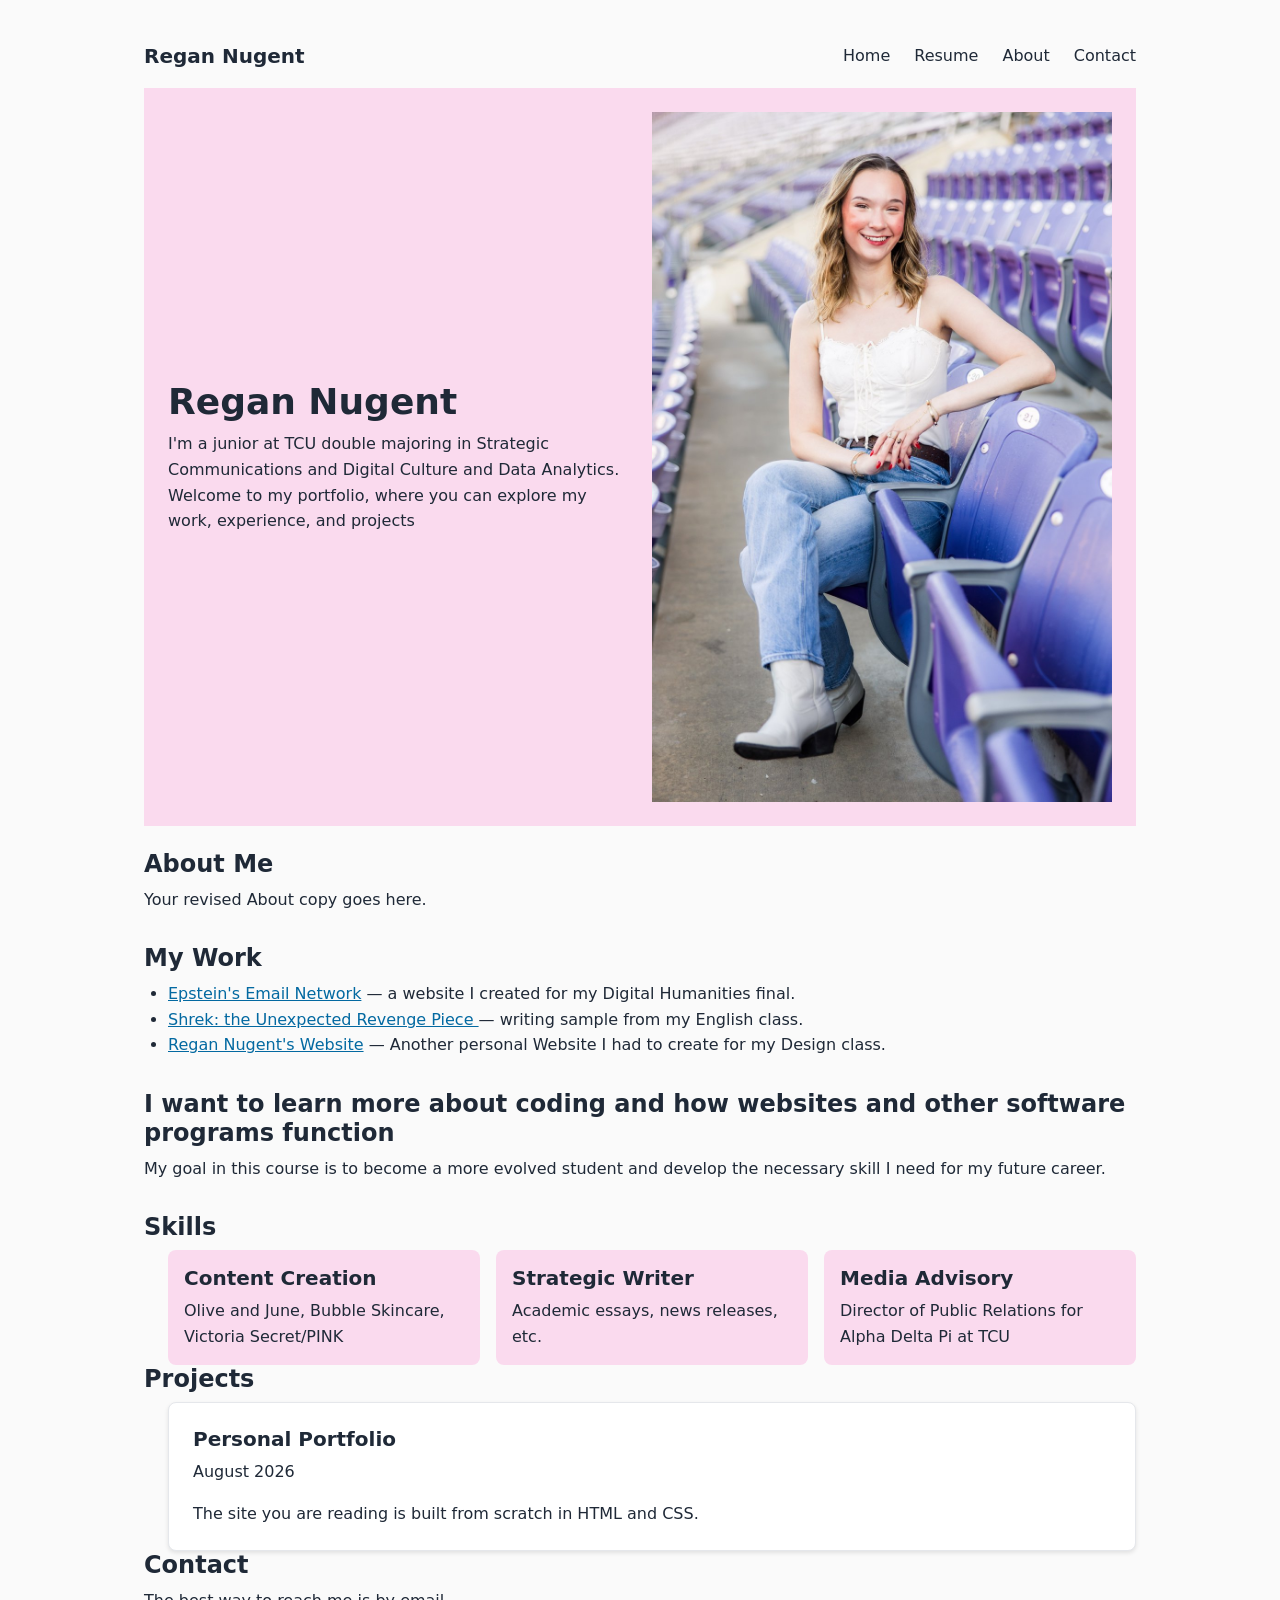
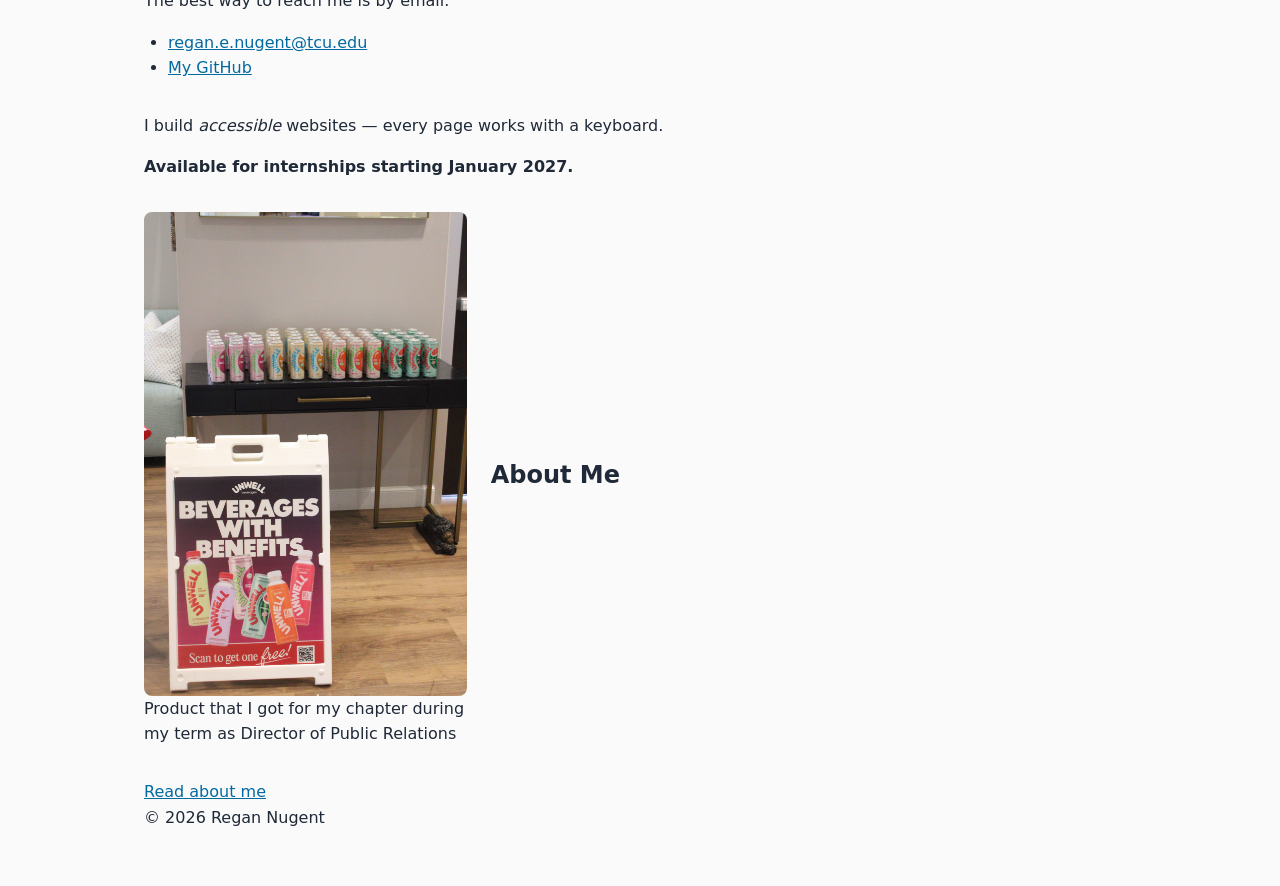
==== index.html @ 4f359824 "Update index.html" ====
<!DOCTYPE html>
<html lang="en">
<head>
    <link rel="stylesheet" href="css/styles.css">
    <meta charset="UTF-8">
    <meta name="viewport" content="width=device-width, initial-scale=1.0">
    <title>Regan Nugent</title>
</head>

<nav class="nav-container">
    <a href="index.html" class="logo">Regan Nugent</a>
    <div class="nav-links">
        <a href="index.html">Home</a>
        <a href="resume.html">Resume</a>
        <a href="about.html">About</a>
        <a href="index.html#contact">Contact</a>
    </div>
</nav>

<header>
    <div class="header-text">
        <h1>Regan Nugent</h1>
        <p>I'm a junior at TCU double majoring in Strategic Communications and Digital Culture and Data Analytics. Welcome to my portfolio, where you can explore my work, experience, and projects</p>
    </div>
    <div class="header-pic">
        <img src="images/IMG_5962.JPG">
    </div>
</header>

<section class="about">
    <div class="about-image">
    
    <div class="about-text">
        <h2 id="about">About Me</h2>
        <p>Your revised About copy goes here.</p>
    </div>
</section>
    

    <main>
        <section>
            <aside id="My Work">
                <h2>My Work</h2>
                <ul>
                    <li><a href="https://canva.link/bxhvxd867bu0gt3" target="_blank" rel="noopener">Epstein's Email Network</a> — a website I created for my Digital Humanities final.</li>
                    <li><a href="https://docs.google.com/document/d/1gf63WMeRjJGaUbNBQQLtnsUzKTRs3pFx/edit?usp=sharing&ouid=109647484414447966018&rtpof=true&sd=true" target="_blank" rel="noopener">Shrek: the Unexpected Revenge Piece </a> — writing sample from my English class.</li>
                    <li><a href="https://regannugent504.wixsite.com/my-site-1" target="_blank" rel="noopener">Regan Nugent's Website</a> — Another personal Website I had to create for my Design class.</li>
                </ul>
            </aside>
        </section>
    
        <section>
            <h2>I want to learn more about coding and how websites and other software programs function</h2>
            <p> My goal in this course is to become a more evolved student and develop the necessary skill I need for my future career.</p>
        </section>
        <section id="skills">
    <h2>Skills</h2>
    <ul class="skills-grid">
        <li class="skill-card">
            <h3>Content Creation</h3>
            <p>Olive and June, Bubble Skincare, Victoria Secret/PINK</p>
        </li>
        <li class="skill-card">
            <h3>Strategic Writer</h3>
            <p>Academic essays, news releases, etc.</p>
        </li>
         <li class="skill-card">
            <h3>Media Advisory</h3>
            <p>Director of Public Relations for Alpha Delta Pi at TCU</p>
        </li>
    </ul>
    <section id="Projects">
    <h2>Projects</h2>
    <ul class="project-list">
        <li class="project-card">
            <h3>Personal Portfolio</h3>
            <p><time datetime="2026-08">August 2026</time></p>
            <p>The site you are reading is built from scratch in HTML and CSS.</p>
        </li>
    </ul>

<section id="contact">
    <h2>Contact</h2>
    <p>The best way to reach me is by email.</p>
    <ul>
        <li><a href="regan.e.nugent@tcu.edu">regan.e.nugent@tcu.edu</a></li>
        <li><a href="https://github.com/regannugent504-ui/portfolio-reganenugent" target="_blank" rel="noopener">My GitHub</a></li>
    </ul>
</section>
<p>I build <em>accessible</em> websites — every page works with a keyboard.</p>

<p><strong>Available for internships starting January 2027.</strong></p>
</section>

<section class="about">
    <div class="about-image">
        <!-- your existing Lab 04 <figure> or <img> goes here -->
        <img src="images/IMG_0641.JPG" alt="Product that I got for my chapter during my term as Director of Public Relations">
        <figcaption>Product that I got for my chapter during my term as Director of Public Relations</figcaption>

    </div>
    <div class="about-text">
        <h2 id="about">About Me</h2>
    </div>
</section>


<a href="about.html">Read about me</a>
    <footer>
        <p>&copy; 2026 Regan Nugent</p>
    </footer>
</body>
</html>
---- css/styles.css ----
/* ==========================
   1. RESET
   ========================== */
*,
*::before,
*::after {
    box-sizing: border-box;
    margin: 0;
    padding: 0;
}

img {
    max-width: 100%;
    height: auto;
    display: block;
}

/* ==========================
   2. DESIGN TOKENS
   ========================== */
:root {
    /* Color */
    --color-bg: #fafafa;
    --color-surface: #ffffff;
    --color-text: #1f2937;
    --color-muted: #6b7280;
    --color-accent: #0369a1;

    /* Spacing — a modular scale */
    --space-sm: 0.5rem;
    --space-md: 1rem;
    --space-lg: 1.5rem;
    --space-xl: 2rem;

    /* Typography */
    --text-base: 1rem;
    --text-h3: 1.25rem;
    --text-h2: 1.5rem;
    --text-h1: 2.25rem;
    --leading-body: 1.6;
    --leading-heading: 1.2;

    /* Layout */
    --page-width: 64rem;
    --reading-width: 70ch;

    /* Lab06 */
    --font-stack: system-ui, 'Segoe UI', Tahoma, sans-serif;
    --color-surface-alt: #fadaee;
    --radius-md: 8px;

    /* Lab07 */
    --color-border: #e5e7eb;
    --shadow-sm: 0 2px 4px rgba(0, 0, 0, 0.1);
}


/* ==========================
   3. BASE ELEMENT STYLES
   ========================== */
body {
    font-family: var(--font-stack); /* Lab06 */
    background-color: var(--color-bg);
    color: var(--color-text);
    font-size: var(--text-base);
    line-height: var(--leading-body);
}

h1 { font-size: var(--text-h1); line-height: var(--leading-heading); }
h2 { font-size: var(--text-h2); line-height: var(--leading-heading); }
h3 { font-size: var(--text-h3); line-height: var(--leading-heading); }

h1, h2, h3 { margin-bottom: var(--space-sm); }
p { margin-bottom: var(--space-md); }
p:last-child { margin-bottom: 0; }

a { color: var(--color-accent); }
ul { padding-left: var(--space-lg); }
    

/* ==========================
   4. LAYOUT
   ========================== */
body {
    max-width: var(--page-width);
    margin: 0 auto;
    padding: var(--space-lg) var(--space-md);
}
    /* Lab06 */
header {
    display: flex;
    align-items: center;
    gap: var(--space-lg);
    padding: var(--space-lg);
    background-color: var(--color-surface-alt);
    margin-bottom: var(--space-lg);
}
.header-text { flex: 1; }
.header-pic {
    flex: 1;
    background-color: var(--color-surface);
    min-height: 18rem;
    border-radius: var(--radius-md);
    display: flex;
    align-items: center;
    justify-content: center;
    color: var(--color-muted);
}

nav {
    padding: var(--space-md) 0;
}
nav a {
    color: var(--color-text);
    text-decoration: none;
}
nav a:hover { color: var(--color-accent); }

section { margin-bottom: var(--space-xl); }

.nav-container {
    display: flex;
    justify-content: space-between;
    align-items: center;
}
.nav-links { display: flex; gap: var(--space-lg); }
.logo {
    font-size: var(--text-h3);
    font-weight: bold;
    color: var(--color-text);
    text-decoration: none;
}

header {
    /* ...existing Lab 06 declarations... */
    flex-wrap: wrap;
}
.header-text { flex: 1; min-width: 16rem; }
.header-pic {
    /* ...existing Lab 06 declarations... */
    min-width: 16rem;
}

.nav-container {
    /* ...existing declarations... */
    flex-wrap: wrap;
    gap: var(--space-md);
}

/* Lab07 */
.skills-grid {
    list-style: none;
    display: flex;
    flex-wrap: wrap;
    gap: var(--space-md);
}
.skill-card {
    flex: 1;
    min-width: 12rem;
    padding: var(--space-md);
    background-color: var(--color-surface-alt);
    border-radius: var(--radius-md);
}
.about {
    display: flex;
    flex-wrap: wrap;
    align-items: center;
    gap: var(--space-lg);
}
.about-image { flex: 1; min-width: 16rem; }
.about-image img { width: 100%; border-radius: var(--radius-md); }
.about-text { flex: 2; min-width: 16rem; max-width: var(--reading-width); }

.project-list {
    list-style: none;
    display: flex;
    flex-direction: column;
    gap: var(--space-lg);
}
.project-card {
    padding: var(--space-lg);
    background-color: var(--color-surface);
    border: 1px solid var(--color-border);
    border-radius: var(--radius-md);
    box-shadow: var(--shadow-sm);
}
 
#resume img {
    max-width: 320px;
    border: 1px solid var(--color-rule);
    border-radius: 4px;
    transition: opacity var(--transition-fast);
}

#resume a:hover img {
    opacity: 0.85;
}
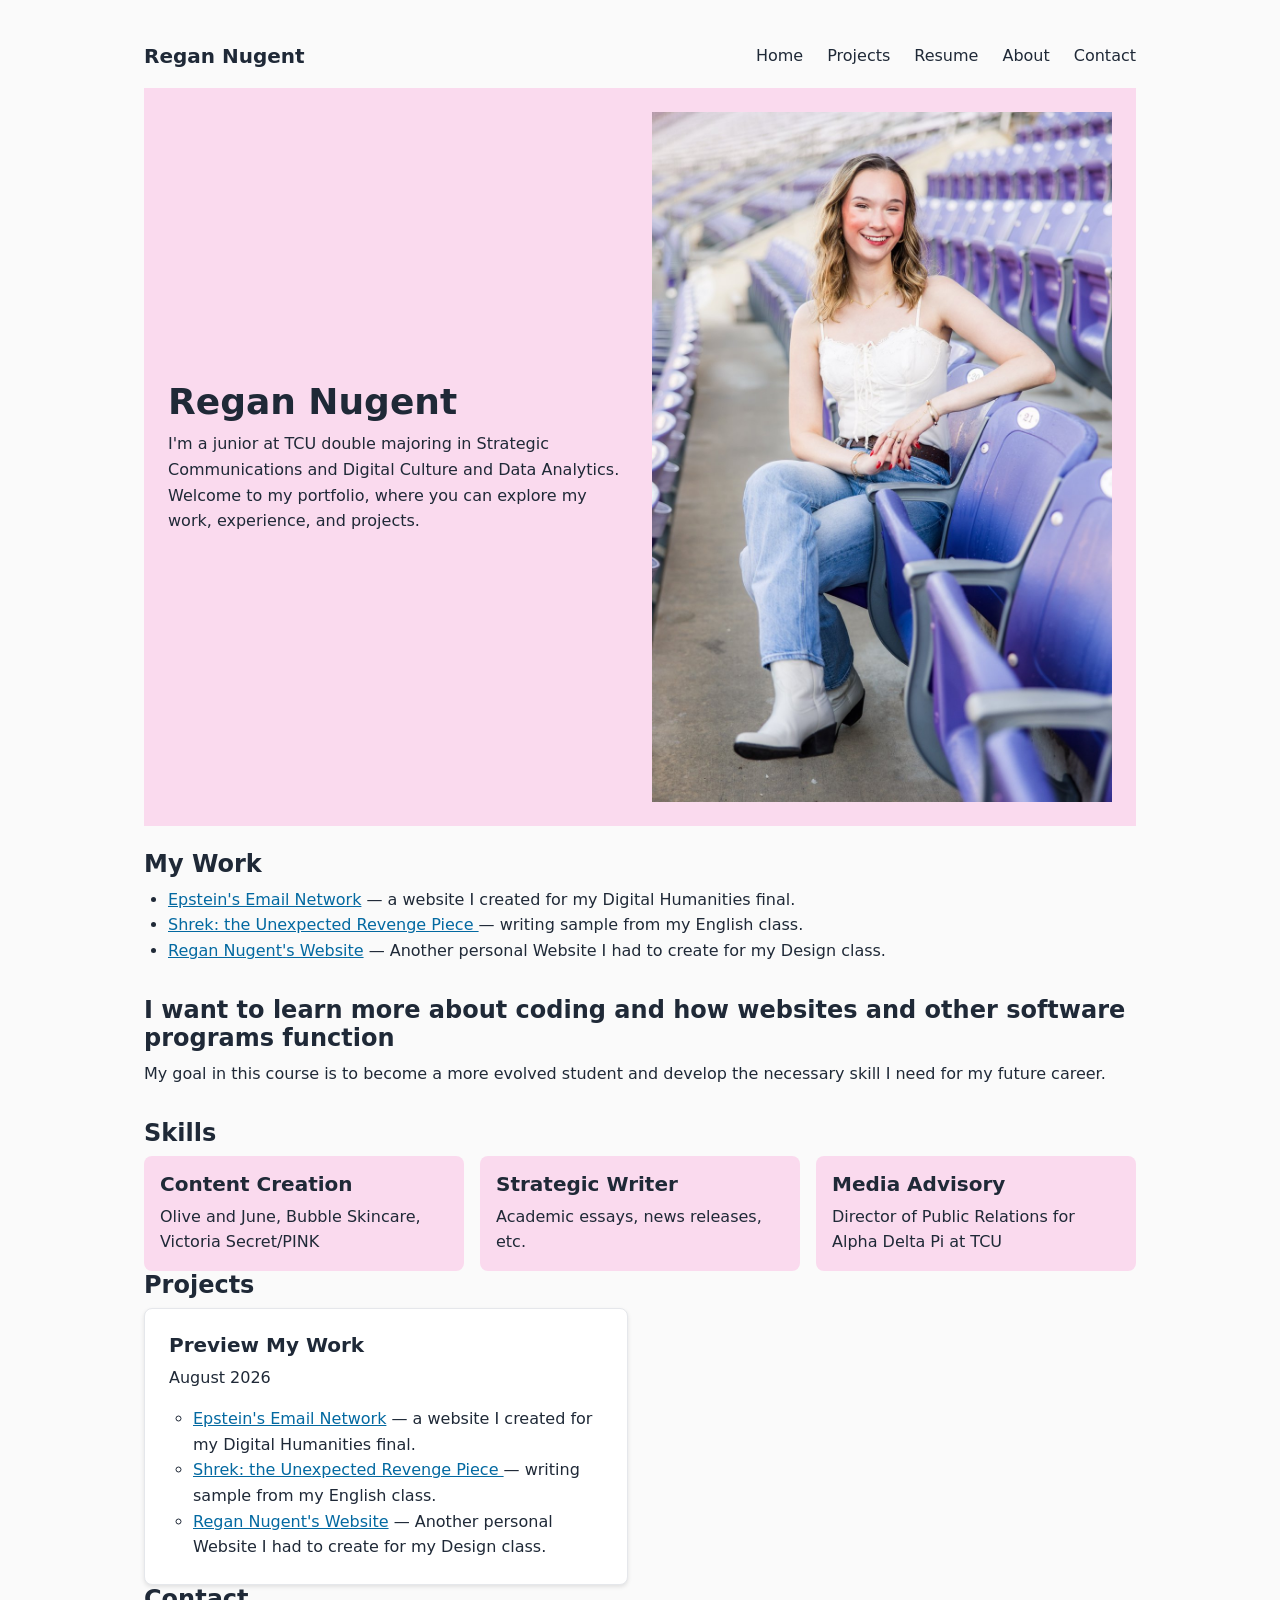
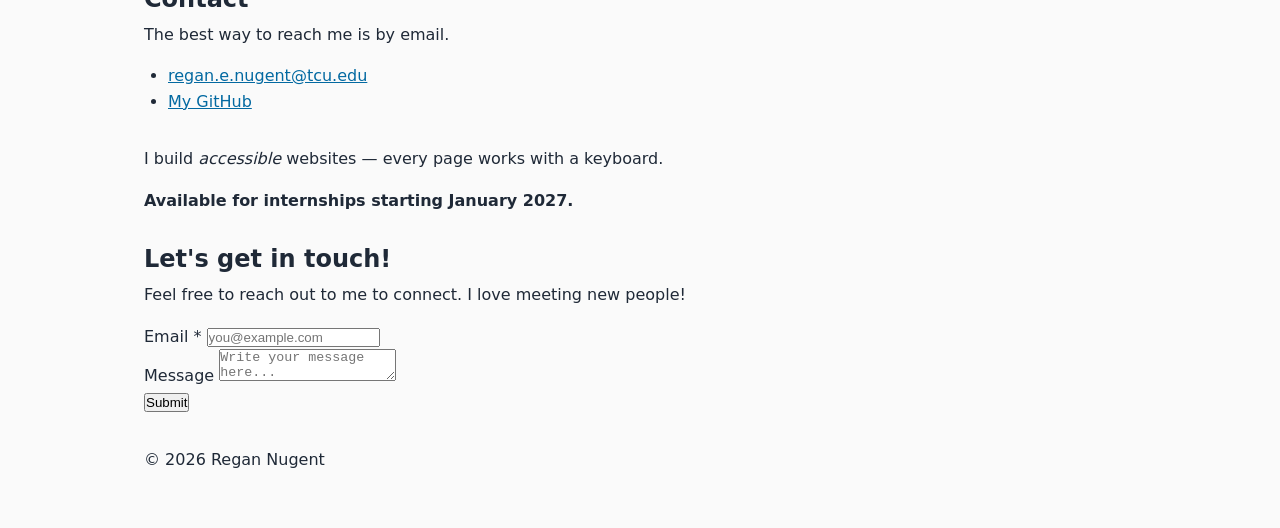
==== commit 2fe0cf9b: "Update index.html" ====
--- a/index.html
+++ b/index.html
@@ -11,29 +11,25 @@
     <a href="index.html" class="logo">Regan Nugent</a>
     <div class="nav-links">
         <a href="index.html">Home</a>
+        <a href="projects.html">Projects</a>
         <a href="resume.html">Resume</a>
         <a href="about.html">About</a>
         <a href="index.html#contact">Contact</a>
+    
     </div>
 </nav>
 
 <header>
     <div class="header-text">
         <h1>Regan Nugent</h1>
-        <p>I'm a junior at TCU double majoring in Strategic Communications and Digital Culture and Data Analytics. Welcome to my portfolio, where you can explore my work, experience, and projects</p>
+        <p>I'm a junior at TCU double majoring in Strategic Communications and Digital Culture and Data Analytics. Welcome to my portfolio, where you can explore my work, experience, and projects.</p>
     </div>
     <div class="header-pic">
         <img src="images/IMG_5962.JPG">
     </div>
 </header>
 
-<section class="about">
-    <div class="about-image">
-    
-    <div class="about-text">
-        <h2 id="about">About Me</h2>
-        <p>Your revised About copy goes here.</p>
-    </div>
+
 </section>
     
 
@@ -69,13 +65,18 @@
             <p>Director of Public Relations for Alpha Delta Pi at TCU</p>
         </li>
     </ul>
+
     <section id="Projects">
     <h2>Projects</h2>
     <ul class="project-list">
         <li class="project-card">
-            <h3>Personal Portfolio</h3>
+            <h3>Preview My Work</h3>
             <p><time datetime="2026-08">August 2026</time></p>
-            <p>The site you are reading is built from scratch in HTML and CSS.</p>
+            <p><ul>
+                    <li><a href="https://canva.link/bxhvxd867bu0gt3" target="_blank" rel="noopener">Epstein's Email Network</a> — a website I created for my Digital Humanities final.</li>
+                    <li><a href="https://docs.google.com/document/d/1gf63WMeRjJGaUbNBQQLtnsUzKTRs3pFx/edit?usp=sharing&ouid=109647484414447966018&rtpof=true&sd=true" target="_blank" rel="noopener">Shrek: the Unexpected Revenge Piece </a> — writing sample from my English class.</li>
+                    <li><a href="https://regannugent504.wixsite.com/my-site-1" target="_blank" rel="noopener">Regan Nugent's Website</a> — Another personal Website I had to create for my Design class.</li>
+                </ul>
         </li>
     </ul>
 
@@ -92,23 +93,25 @@
 <p><strong>Available for internships starting January 2027.</strong></p>
 </section>
 
-<section class="about">
-    <div class="about-image">
-        <!-- your existing Lab 04 <figure> or <img> goes here -->
-        <img src="images/IMG_0641.JPG" alt="Product that I got for my chapter during my term as Director of Public Relations">
-        <figcaption>Product that I got for my chapter during my term as Director of Public Relations</figcaption>
-
-    </div>
-    <div class="about-text">
-        <h2 id="about">About Me</h2>
-    </div>
-</section>
+<section class="contact" id="contact">
+    <h2>Let's get in touch!</h2>
+    <p>Feel free to reach out to me to connect. I love meeting new people!</p>
+    <form class="contact-form" onsubmit="event.preventDefault(); alert('This is a demo form — connect it to a backend or a service like Formspree to make it work.');">
+      <div>
+        <label for="email">Email *</label>
+        <input type="email" id="email" name="email" required placeholder="you@example.com">
+      </div>
+      <div>
+        <label for="message">Message</label>
+        <textarea id="message" name="message" placeholder="Write your message here..."></textarea>
+      </div>
+      <button type="submit">Submit</button>
+    </form>
+  </section>
+        <p>&copy; 2026 Regan Nugent</p>
+    </footer>
 
 
-<a href="about.html">Read about me</a>
-    <footer>
-        <p>&copy; 2026 Regan Nugent</p>
-    </footer>
 </body>
 </html>
 
--- a/css/styles.css
+++ b/css/styles.css
@@ -80,7 +80,12 @@
 
 /* ==========================
    4. LAYOUT
-   ========================== */
+   Breakpoints used in this file:
+     768px  — tablet and larger
+   (CSS variables cannot be used inside @media conditions,
+    so breakpoints are documented here instead of tokenized.)
+   ========================== */
+
 body {
     max-width: var(--page-width);
     margin: 0 auto;
@@ -150,17 +155,17 @@
 /* Lab07 */
 .skills-grid {
     list-style: none;
-    display: flex;
-    flex-wrap: wrap;
+    padding-left: 0;
+    display: grid;
+    grid-template-columns: repeat(auto-fit, minmax(12rem, 1fr));
     gap: var(--space-md);
 }
 .skill-card {
-    flex: 1;
-    min-width: 12rem;
     padding: var(--space-md);
     background-color: var(--color-surface-alt);
     border-radius: var(--radius-md);
 }
+
 .about {
     display: flex;
     flex-wrap: wrap;
@@ -173,10 +178,16 @@
 
 .project-list {
     list-style: none;
-    display: flex;
-    flex-direction: column;
+    padding-left: 0;
+    display: grid;
+    grid-template-columns: 1fr;
     gap: var(--space-lg);
 }
+@media (min-width: 768px) {
+    .project-list { grid-template-columns: 1fr 1fr; }
+    .project-card.featured { grid-column: span 2; }
+}
+
 .project-card {
     padding: var(--space-lg);
     background-color: var(--color-surface);
@@ -185,13 +196,13 @@
     box-shadow: var(--shadow-sm);
 }
  
-#resume img {
+resume img {
     max-width: 320px;
     border: 1px solid var(--color-rule);
-    border-radius: 4px;
+    border-radius: 4 px;
     transition: opacity var(--transition-fast);
 }
 
-#resume a:hover img {
+resume a:hover img {
     opacity: 0.85;
 }
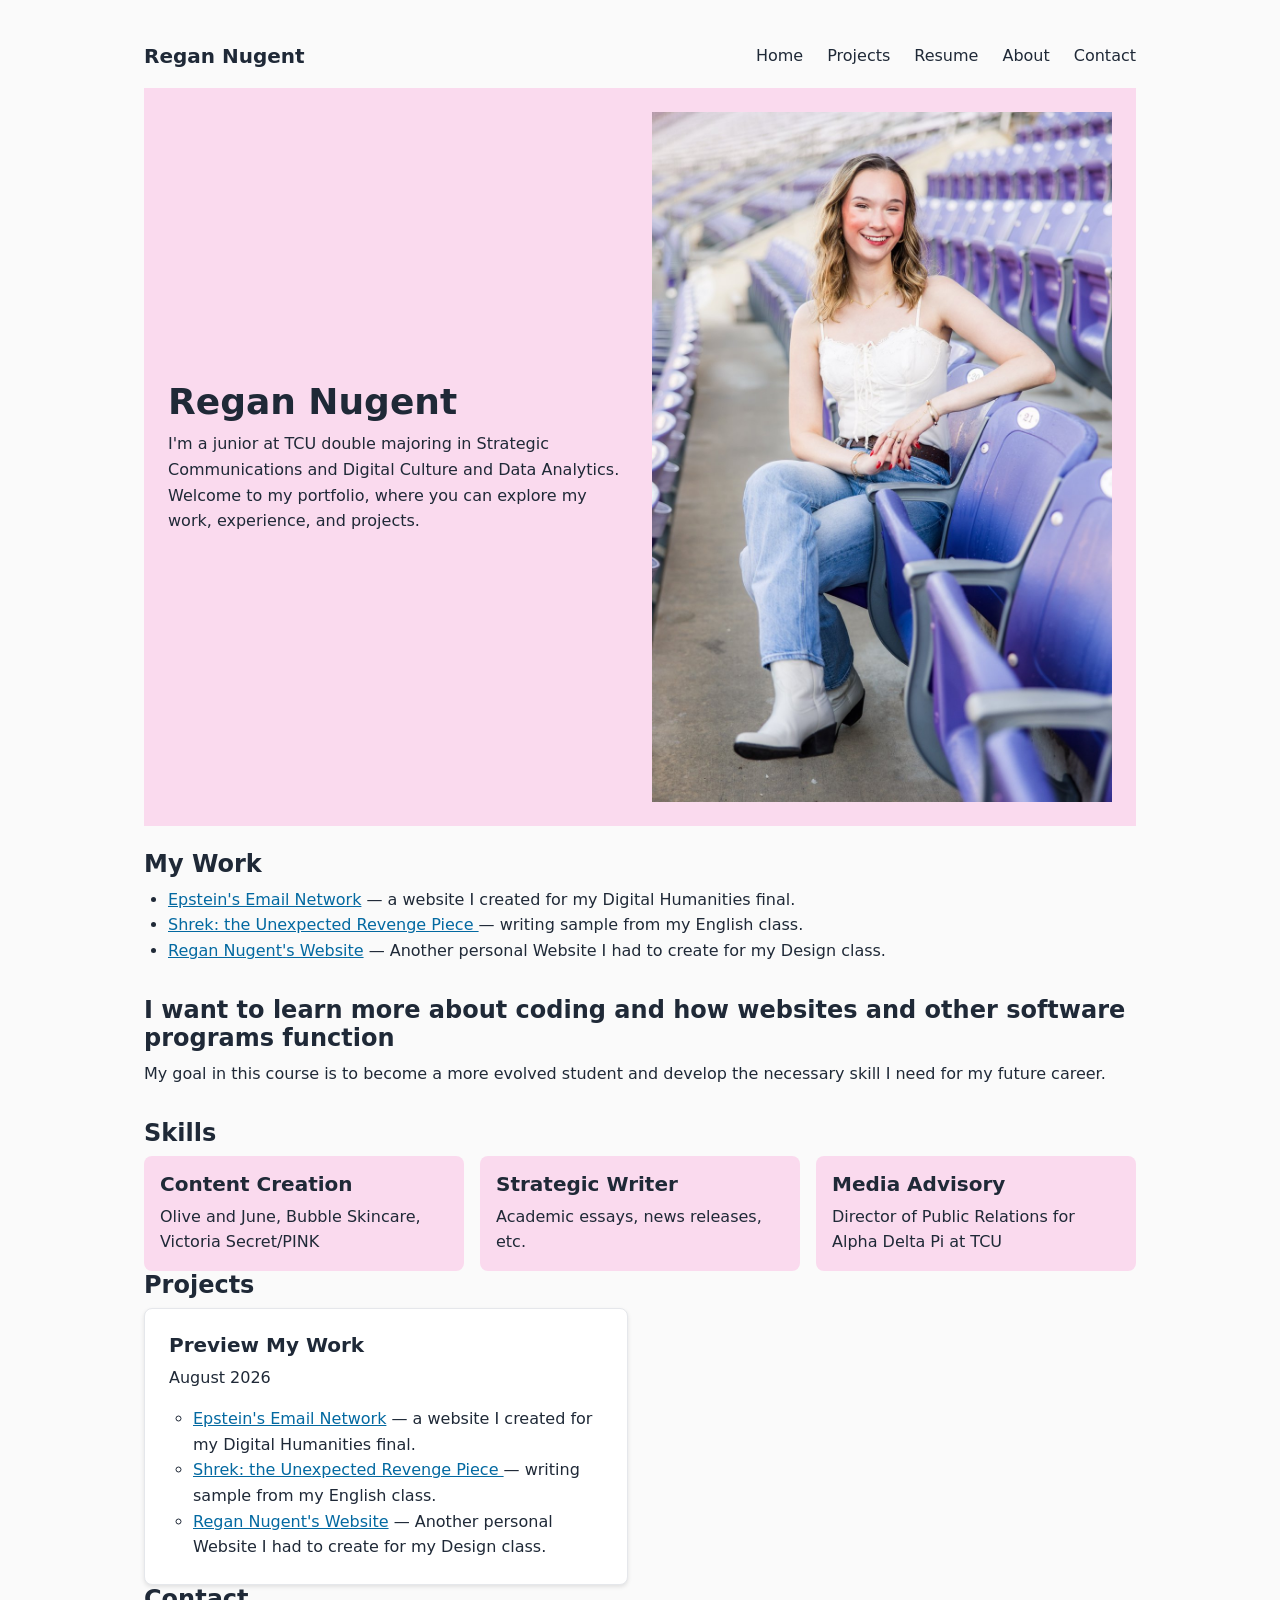
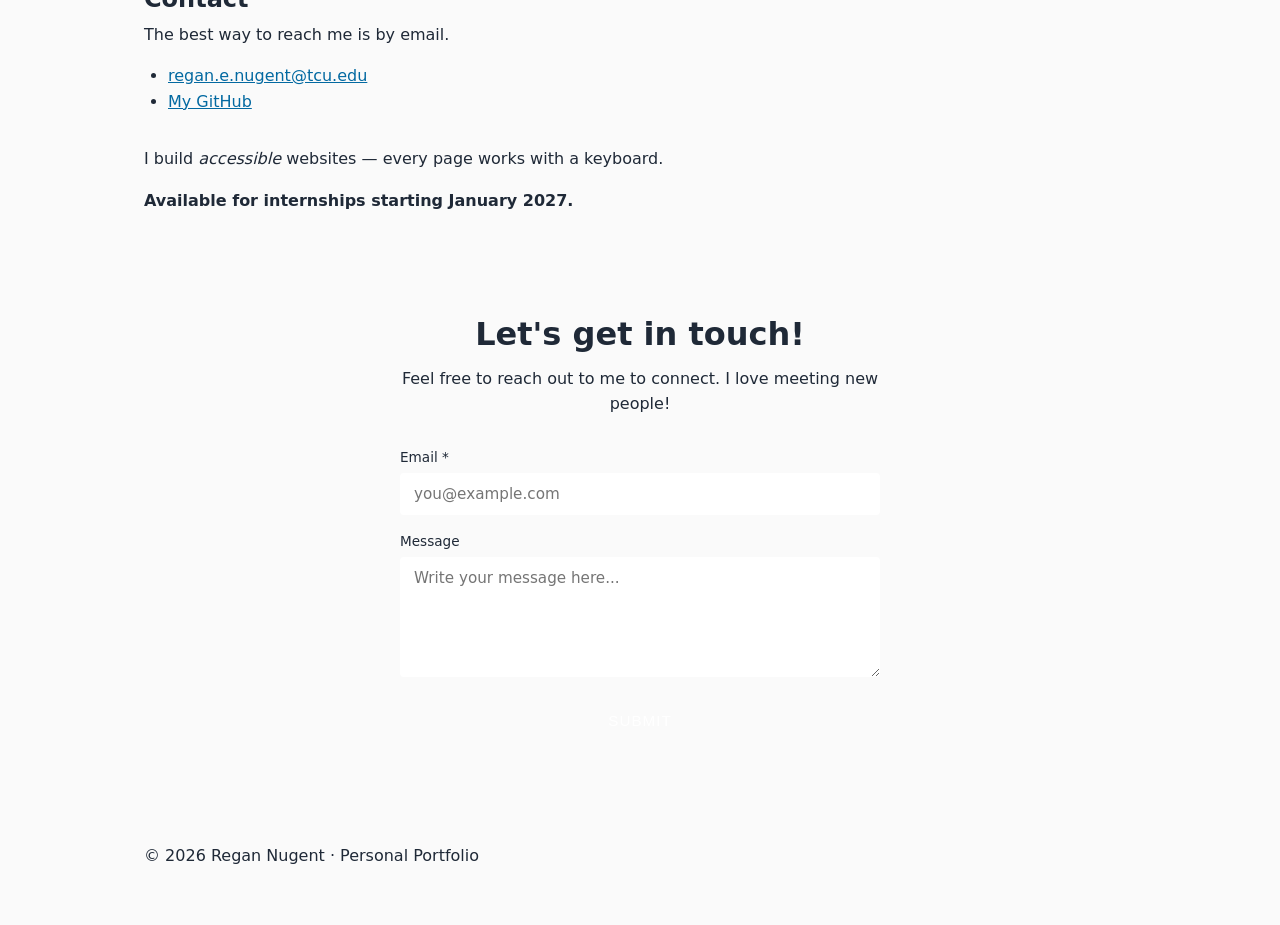
==== commit 91a1daae: "Update index.html" ====
--- a/index.html
+++ b/index.html
@@ -107,10 +107,10 @@
       </div>
       <button type="submit">Submit</button>
     </form>
-  </section>
-        <p>&copy; 2026 Regan Nugent</p>
-    </footer>
-
+</section>
+<footer>
+    <p>&copy; 2026 Regan Nugent · Personal Portfolio</p>
+</footer>
 
 </body>
 </html>
--- a/css/styles.css
+++ b/css/styles.css
@@ -205,4 +205,72 @@
 
 resume a:hover img {
     opacity: 0.85;
-}+}
+
+/* ---------- CONTACT SECTION ---------- */
+  .contact {
+    background: var(--card-bg);
+    padding: 70px 6%;
+    text-align: center;
+  }
+
+  .contact h2 {
+    font-size: 2rem;
+    margin: 0 0 12px;
+  }
+
+  .contact p {
+    color: var(--muted);
+    max-width: 500px;
+    margin: 0 auto 30px;
+  }
+
+  form.contact-form {
+    max-width: 480px;
+    margin: 0 auto;
+    display: flex;
+    flex-direction: column;
+    gap: 16px;
+    text-align: left;
+  }
+
+  form.contact-form label {
+    font-size: 0.85rem;
+    color: var(--muted);
+    margin-bottom: 4px;
+    display: block;
+  }
+
+  form.contact-form input,
+  form.contact-form textarea {
+    width: 100%;
+    padding: 12px 14px;
+    border: 1px solid var(--border);
+    border-radius: 4px;
+    font-size: 0.95rem;
+    font-family: inherit;
+    background: #fff;
+  }
+
+  form.contact-form textarea {
+    min-height: 120px;
+    resize: vertical;
+  }
+
+  form.contact-form button {
+    align-self: center;
+    padding: 12px 40px;
+    background: var(--accent);
+    color: #fff;
+    border: none;
+    border-radius: 4px;
+    font-size: 0.95rem;
+    text-transform: uppercase;
+    letter-spacing: 1px;
+    cursor: pointer;
+    transition: background 0.2s ease;
+  }
+
+  form.contact-form button:hover {
+    background: #444;
+  }
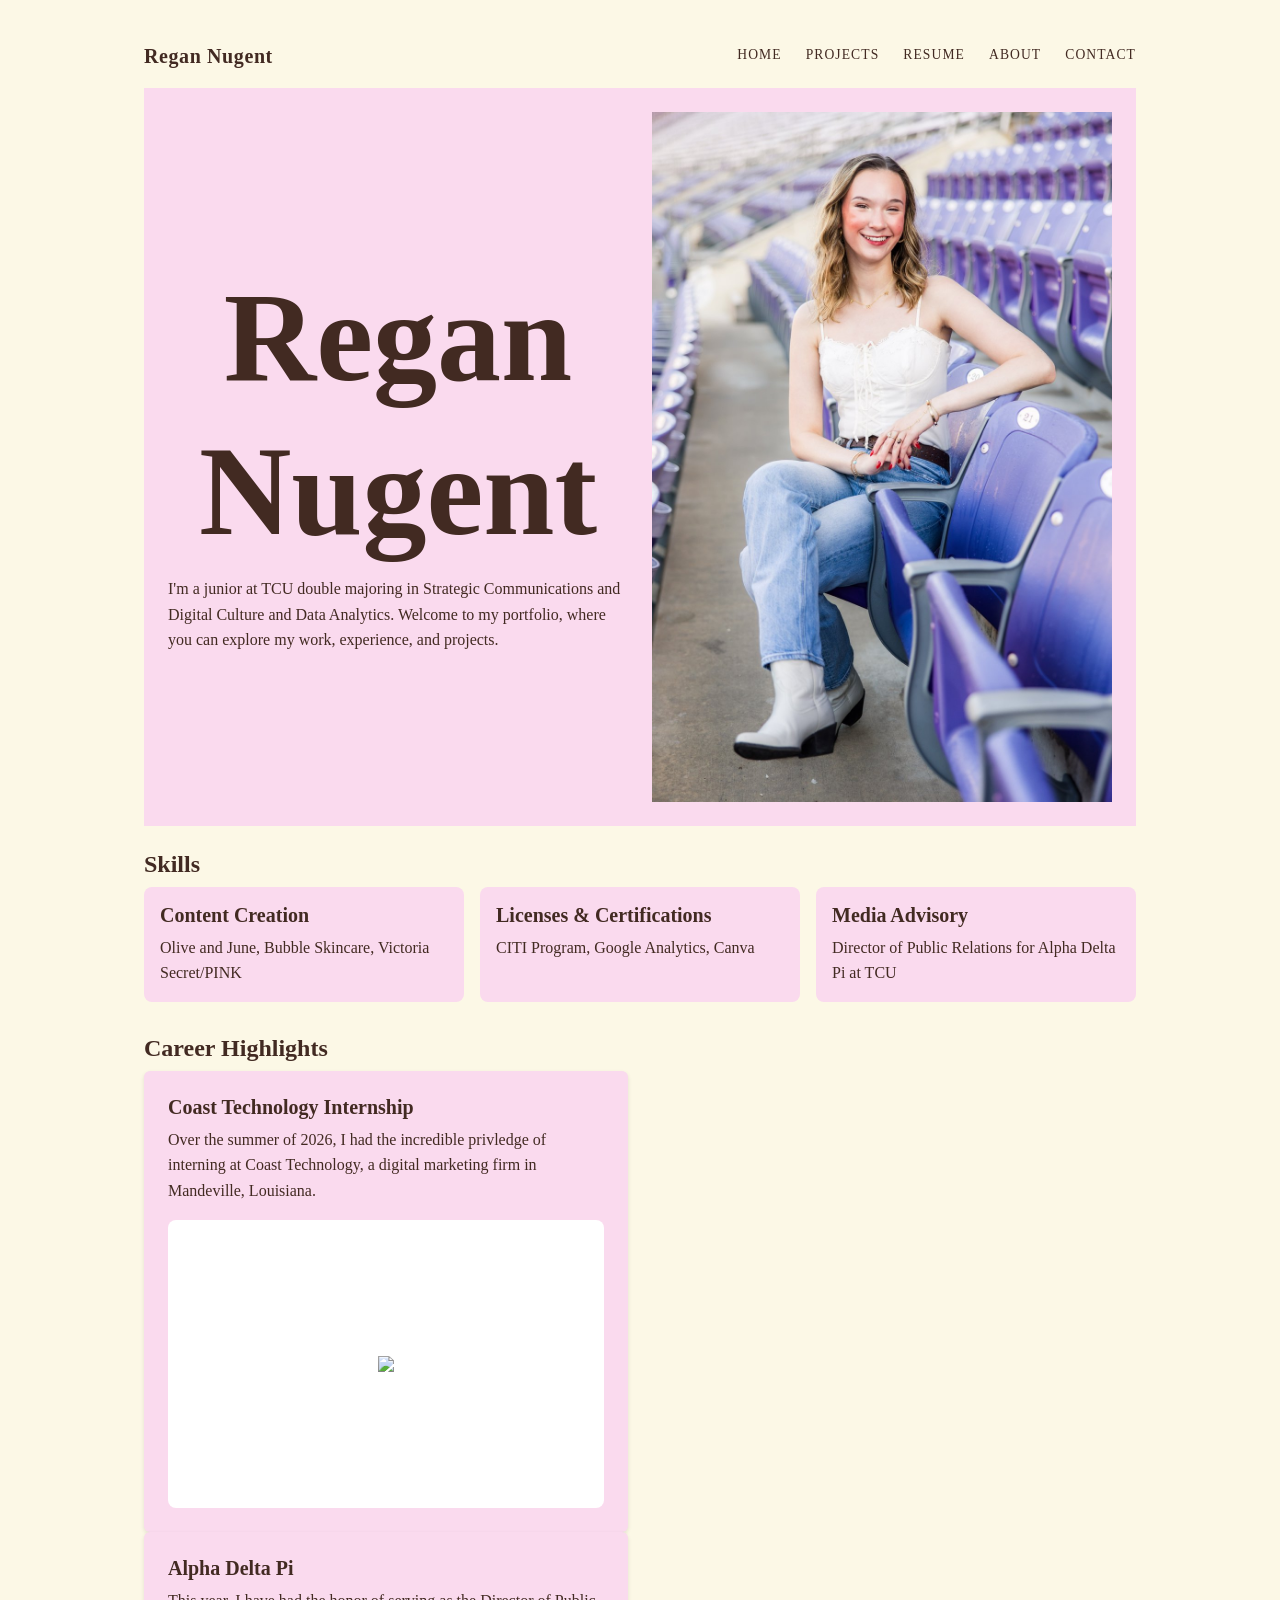
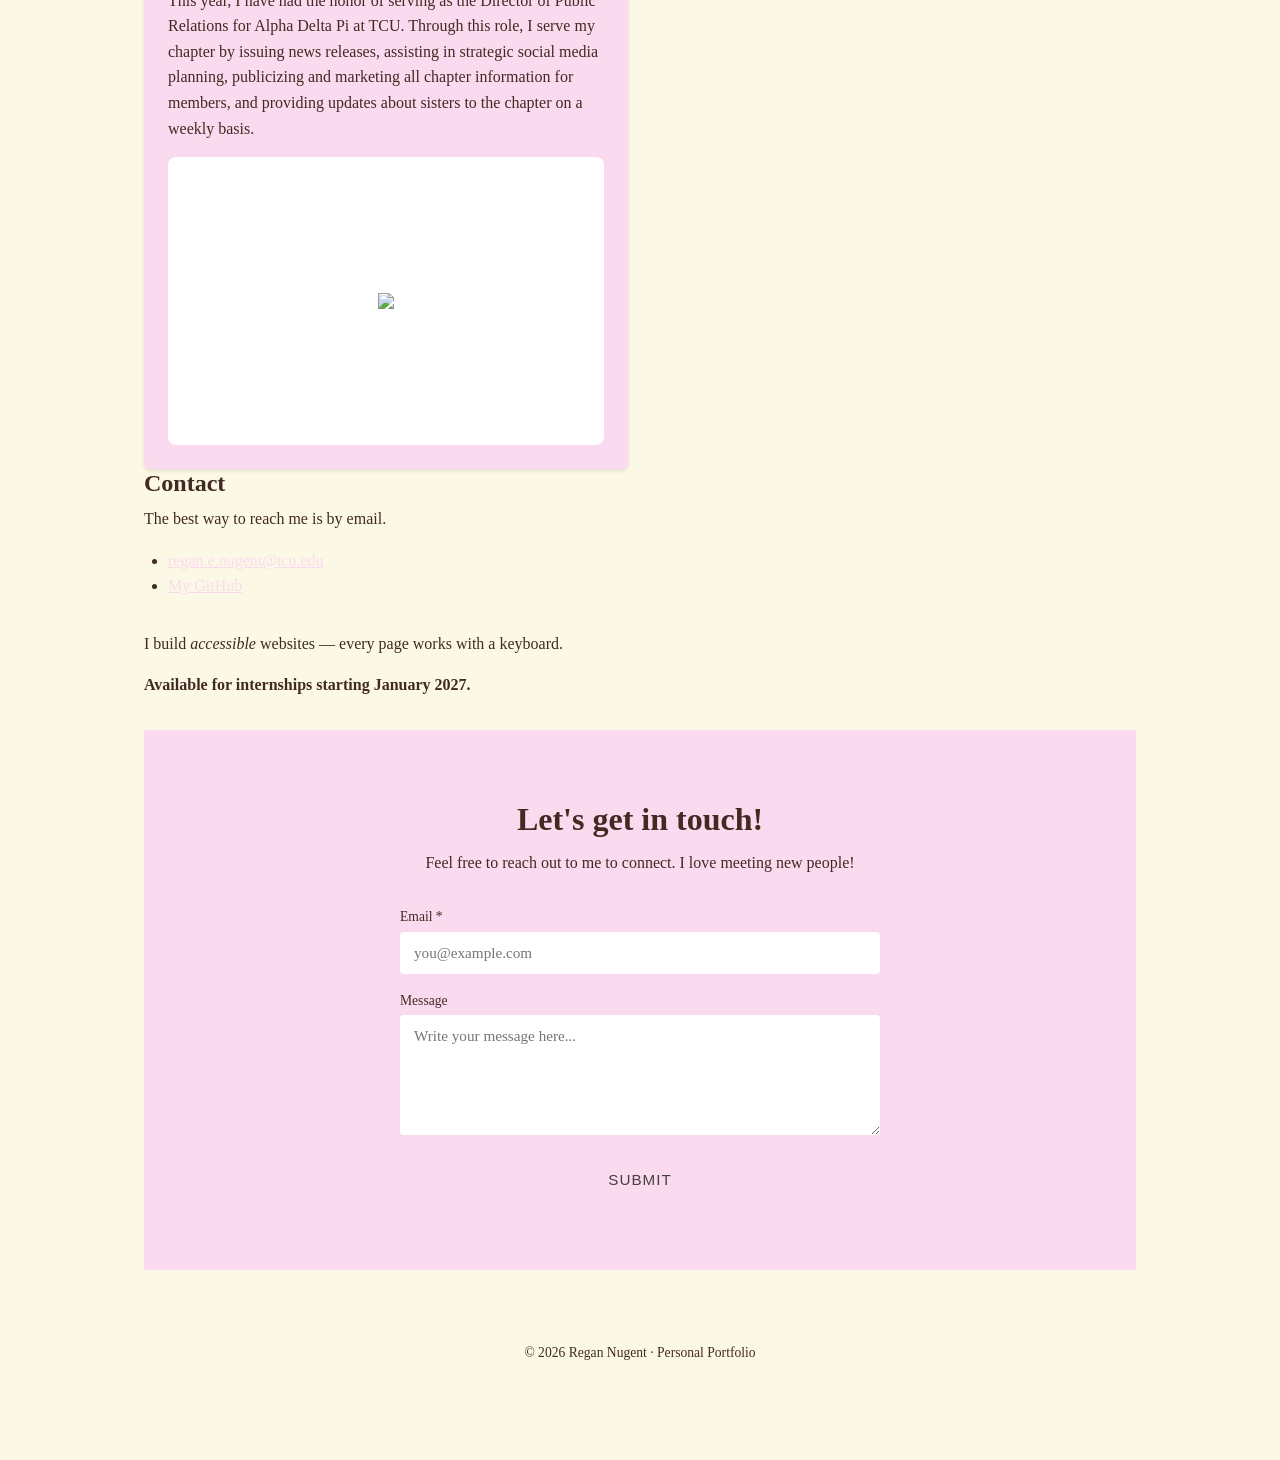
==== commit e07a7d4a: "Update index.html" ====
--- a/index.html
+++ b/index.html
@@ -29,26 +29,8 @@
     </div>
 </header>
 
-
-</section>
-    
-
+<section>
     <main>
-        <section>
-            <aside id="My Work">
-                <h2>My Work</h2>
-                <ul>
-                    <li><a href="https://canva.link/bxhvxd867bu0gt3" target="_blank" rel="noopener">Epstein's Email Network</a> — a website I created for my Digital Humanities final.</li>
-                    <li><a href="https://docs.google.com/document/d/1gf63WMeRjJGaUbNBQQLtnsUzKTRs3pFx/edit?usp=sharing&ouid=109647484414447966018&rtpof=true&sd=true" target="_blank" rel="noopener">Shrek: the Unexpected Revenge Piece </a> — writing sample from my English class.</li>
-                    <li><a href="https://regannugent504.wixsite.com/my-site-1" target="_blank" rel="noopener">Regan Nugent's Website</a> — Another personal Website I had to create for my Design class.</li>
-                </ul>
-            </aside>
-        </section>
-    
-        <section>
-            <h2>I want to learn more about coding and how websites and other software programs function</h2>
-            <p> My goal in this course is to become a more evolved student and develop the necessary skill I need for my future career.</p>
-        </section>
         <section id="skills">
     <h2>Skills</h2>
     <ul class="skills-grid">
@@ -57,26 +39,35 @@
             <p>Olive and June, Bubble Skincare, Victoria Secret/PINK</p>
         </li>
         <li class="skill-card">
-            <h3>Strategic Writer</h3>
-            <p>Academic essays, news releases, etc.</p>
+            <h3>Licenses & Certifications</h3>
+            <p>CITI Program, Google Analytics, Canva</p>
         </li>
          <li class="skill-card">
             <h3>Media Advisory</h3>
             <p>Director of Public Relations for Alpha Delta Pi at TCU</p>
         </li>
     </ul>
+</section>
 
-    <section id="Projects">
-    <h2>Projects</h2>
+    <section id="Career Highlights">
+    <h2>Career Highlights</h2>
     <ul class="project-list">
         <li class="project-card">
-            <h3>Preview My Work</h3>
-            <p><time datetime="2026-08">August 2026</time></p>
-            <p><ul>
-                    <li><a href="https://canva.link/bxhvxd867bu0gt3" target="_blank" rel="noopener">Epstein's Email Network</a> — a website I created for my Digital Humanities final.</li>
-                    <li><a href="https://docs.google.com/document/d/1gf63WMeRjJGaUbNBQQLtnsUzKTRs3pFx/edit?usp=sharing&ouid=109647484414447966018&rtpof=true&sd=true" target="_blank" rel="noopener">Shrek: the Unexpected Revenge Piece </a> — writing sample from my English class.</li>
-                    <li><a href="https://regannugent504.wixsite.com/my-site-1" target="_blank" rel="noopener">Regan Nugent's Website</a> — Another personal Website I had to create for my Design class.</li>
-                </ul>
+            <h3>Coast Technology Internship</h3>
+            <p>Over the summer of 2026, I had the incredible privledge of interning at Coast Technology, a digital marketing firm in Mandeville, Louisiana. </p>
+     <div class="header-pic">
+        <img src="images/Coast_Tech.jpeg">
+    </div>
+        </li>
+    </ul>
+  
+    <ul class="project-list">
+        <li class="project-card">
+            <h3>Alpha Delta Pi</h3>
+            <p>This year, I have had the honor of serving as the Director of Public Relations for Alpha Delta Pi at TCU. Through this role, I serve my chapter by issuing news releases, assisting in strategic social media planning, publicizing and marketing all chapter information for members, and providing updates about sisters to the chapter on a weekly basis.</p>
+     <div class="header-pic">
+        <img src="images/Coast_Tech.jpeg">
+    </div>
         </li>
     </ul>
 
--- a/css/styles.css
+++ b/css/styles.css
@@ -1,3 +1,4 @@
+@import url('https://fonts.googleapis.com/css2?family=Inter:wght@400;600&family=Lora:wght@400;700&display=swap');
 /* ==========================
    1. RESET
    ========================== */
@@ -20,11 +21,11 @@
    ========================== */
 :root {
     /* Color */
-    --color-bg: #fafafa;
+    --color-bg: #fcf8e6;
     --color-surface: #ffffff;
-    --color-text: #1f2937;
+    --color-text: #422a22;
     --color-muted: #6b7280;
-    --color-accent: #0369a1;
+    --color-accent: #fadaee;
 
     /* Spacing — a modular scale */
     --space-sm: 0.5rem;
@@ -36,7 +37,7 @@
     --text-base: 1rem;
     --text-h3: 1.25rem;
     --text-h2: 1.5rem;
-    --text-h1: 2.25rem;
+    --text-h1: 8rem ;
     --leading-body: 1.6;
     --leading-heading: 1.2;
 
@@ -45,7 +46,8 @@
     --reading-width: 70ch;
 
     /* Lab06 */
-    --font-stack: system-ui, 'Segoe UI', Tahoma, sans-serif;
+    --font-display: "Georgia", "Times New Roman", serif;
+    --font-body: "Helvetica Neue", Arial, sans-serif;
     --color-surface-alt: #fadaee;
     --radius-md: 8px;
 
@@ -76,7 +78,12 @@
 
 a { color: var(--color-accent); }
 ul { padding-left: var(--space-lg); }
-    
+
+a:focus-visible {
+    outline: 2px solid var(--color-accent);
+    outline-offset: 2px;
+}
+
 
 /* ==========================
    4. LAYOUT
@@ -128,12 +135,33 @@
     justify-content: space-between;
     align-items: center;
 }
+.nav-container .logo {
+  font-family: var(--font-display);
+  font-size: 1.25rem;
+  letter-spacing: 0.03em;
+  color: var(--ink);
+  text-decoration: none;
+}
+
 .nav-links { display: flex; gap: var(--space-lg); }
 .logo {
     font-size: var(--text-h3);
     font-weight: bold;
     color: var(--color-text);
     text-decoration: none;
+}
+.nav-links a {
+  color: var(--ink);
+  text-decoration: none;
+  font-size: 0.85rem;
+  letter-spacing: 0.08em;
+  text-transform: uppercase;
+  border-bottom: 1px solid transparent;
+  padding-bottom: 2px;
+  transition: border-color 0.2s ease;
+}
+.nav-links a:hover {
+  border-bottom-color: var(--accent);
 }
 
 header {
@@ -170,11 +198,13 @@
     display: flex;
     flex-wrap: wrap;
     align-items: center;
-    gap: var(--space-lg);
+    gap: var(--space-lg);   
 }
 .about-image { flex: 1; min-width: 16rem; }
 .about-image img { width: 100%; border-radius: var(--radius-md); }
 .about-text { flex: 2; min-width: 16rem; max-width: var(--reading-width); }
+
+
 
 .project-list {
     list-style: none;
@@ -209,7 +239,7 @@
 
 /* ---------- CONTACT SECTION ---------- */
   .contact {
-    background: var(--card-bg);
+    background: #fadaee;
     padding: 70px 6%;
     text-align: center;
   }
@@ -232,6 +262,7 @@
     flex-direction: column;
     gap: 16px;
     text-align: left;
+    
   }
 
   form.contact-form label {
@@ -239,6 +270,7 @@
     color: var(--muted);
     margin-bottom: 4px;
     display: block;
+    
   }
 
   form.contact-form input,
@@ -261,7 +293,7 @@
     align-self: center;
     padding: 12px 40px;
     background: var(--accent);
-    color: #fff;
+    color: #473f3f;
     border: none;
     border-radius: 4px;
     font-size: 0.95rem;
@@ -272,5 +304,117 @@
   }
 
   form.contact-form button:hover {
-    background: #444;
-  }
+    background: #d5cfcf;
+  }
+
+/* ---------- PROJECT GRID ---------- */
+  .projects {
+    display: grid;
+    grid-template-columns: repeat(auto-fit, minmax(280px, 1fr));
+    gap: 30px;
+    padding: 40px 6% 80px;
+    max-width: 1200px;
+    margin: 0 auto;
+  }
+
+  .project-card {
+    background-color: #fadaee; /* swap this hex for your shade of pink */
+    border: 1px solid var(--border);
+    border-radius: 6px;
+    overflow: hidden;
+    transition: transform 0.25s ease, box-shadow 0.25s ease;
+    cursor: pointer;
+    
+  }
+
+  .project-card:hover {
+    transform: translateY(-4px);
+    box-shadow: 0 10px 24px rgba(0,0,0,0.08);
+  }
+
+  .project-card .thumb {
+    width: 100%;
+    aspect-ratio: 4 / 3;
+    background: #d8d8d5;
+    display: flex;
+    align-items: center;
+    justify-content: center;
+    color: var(--muted);
+    font-size: 0.85rem;
+  }
+
+  .project-card .thumb img {
+    width: 100%;
+    height: 100%;
+    object-fit: cover;
+    display: block;
+
+  }
+
+  .project-card .info {
+    padding: 16px 18px;
+  }
+
+  .project-card .info .category {
+    font-size: 0.75rem;
+    text-transform: uppercase;
+    letter-spacing: 1px;
+    color: var(--muted);
+    margin: 0 0 6px;
+  }
+
+  .project-card .info h3 {
+    margin: 0;
+    font-size: 1.1rem;
+    font-weight: 600;
+  }
+project-card-link {
+  display: block;
+  text-decoration: none;
+  color: inherit;
+  padding: 1rem;
+  border-radius: 4px;
+  transition: transform 0.15s ease, box-shadow 0.15s ease;
+}
+
+.project-card-link:hover,
+.project-card-link:focus {
+  transform: translateY(-4px);
+  box-shadow: 0 4px 14px rgba(0, 0, 0, 0.08);
+}
+.projects {
+  grid-template-columns: repeat(auto-fit, minmax(280px, 1fr));
+}
+
+
+  
+  h1 {
+  text-align: center;
+}
+
+.home h1 {
+  text-align: left; /* or whatever the homepage should keep */
+}
+
+contact {
+  text-align: center;
+}
+
+.home #contact {
+  text-align: left;
+}
+
+/* ---------- Responsive ---------- */
+@media (max-width: 640px) {
+  .nav-container { flex-direction: column; gap: 1rem; align-items: flex-start; }
+  header { padding-top: 2rem; }
+}
+/* ---------- Footer ---------- */
+footer {
+  padding: 2.5rem 5vw;
+  border-top: 1px solid var(--line);
+  color: var(--muted);
+  font-size: 0.85rem;
+  text-align: center;
+}
+
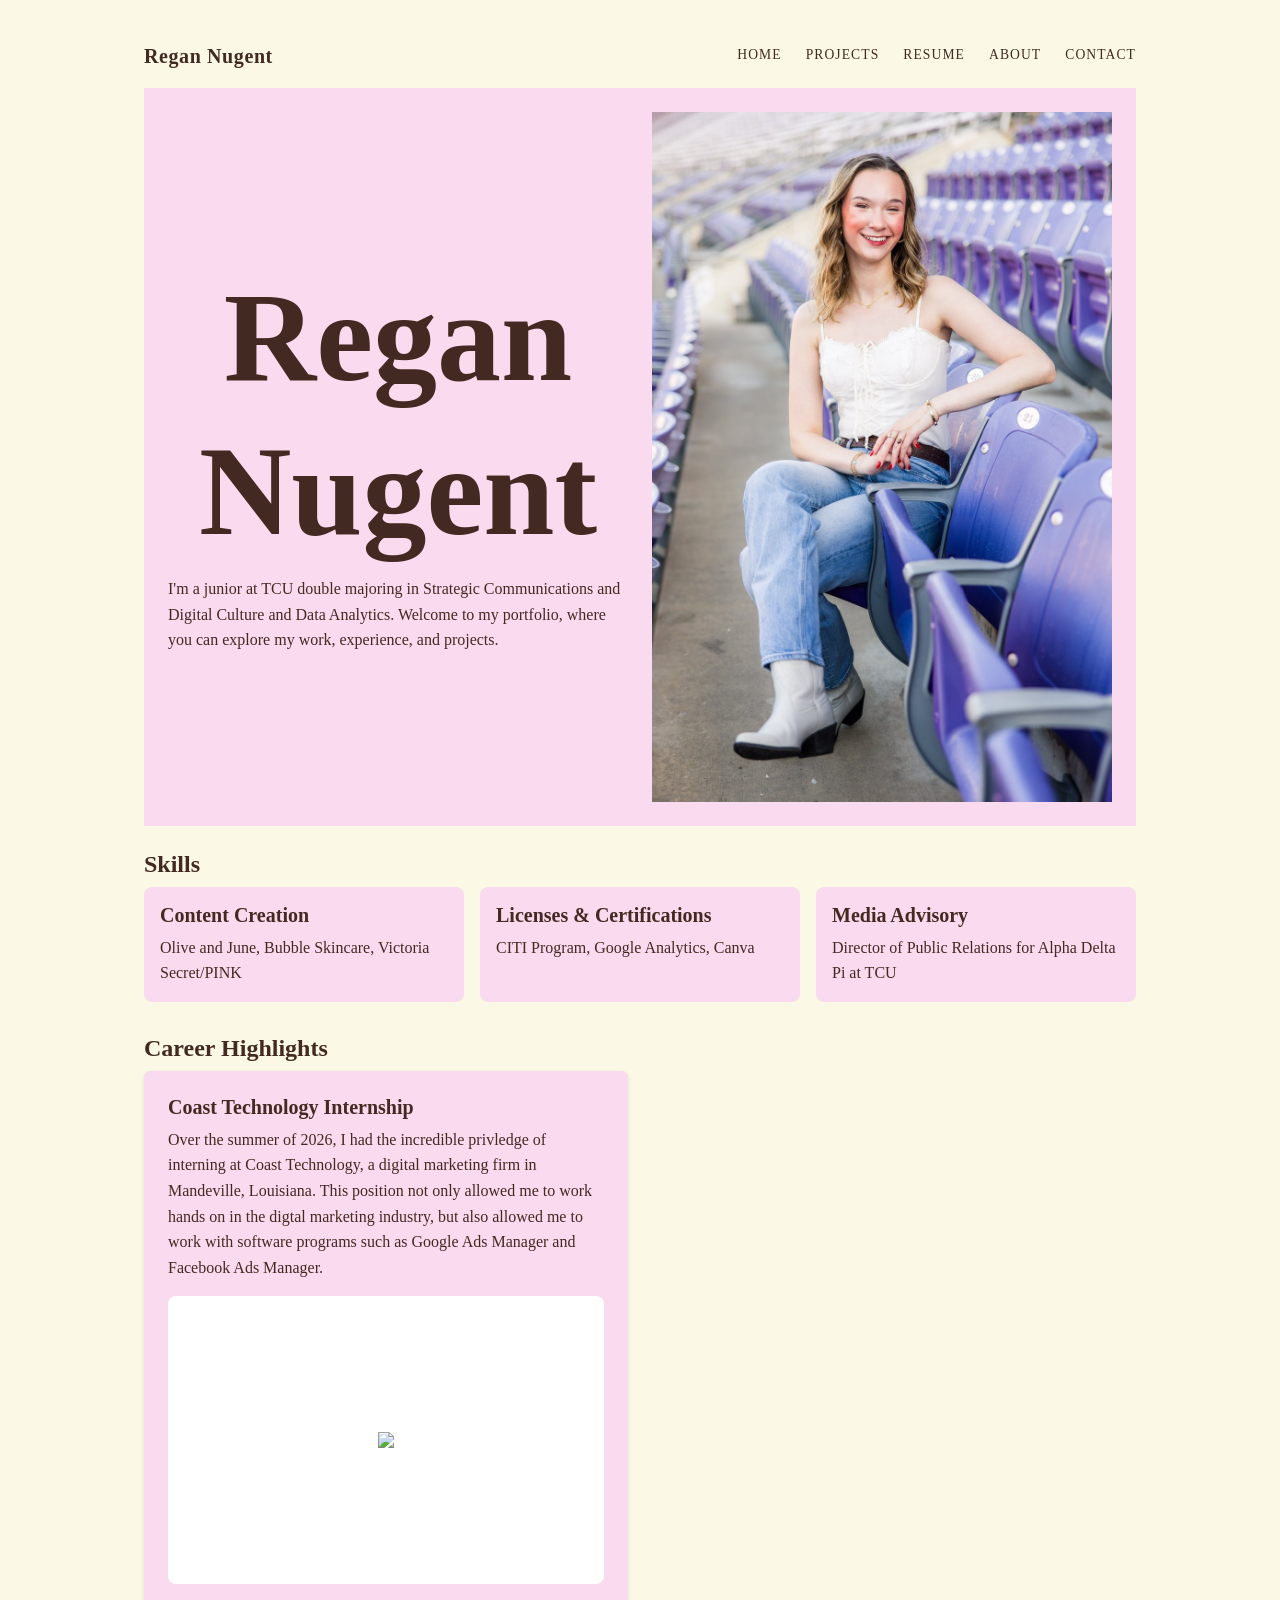
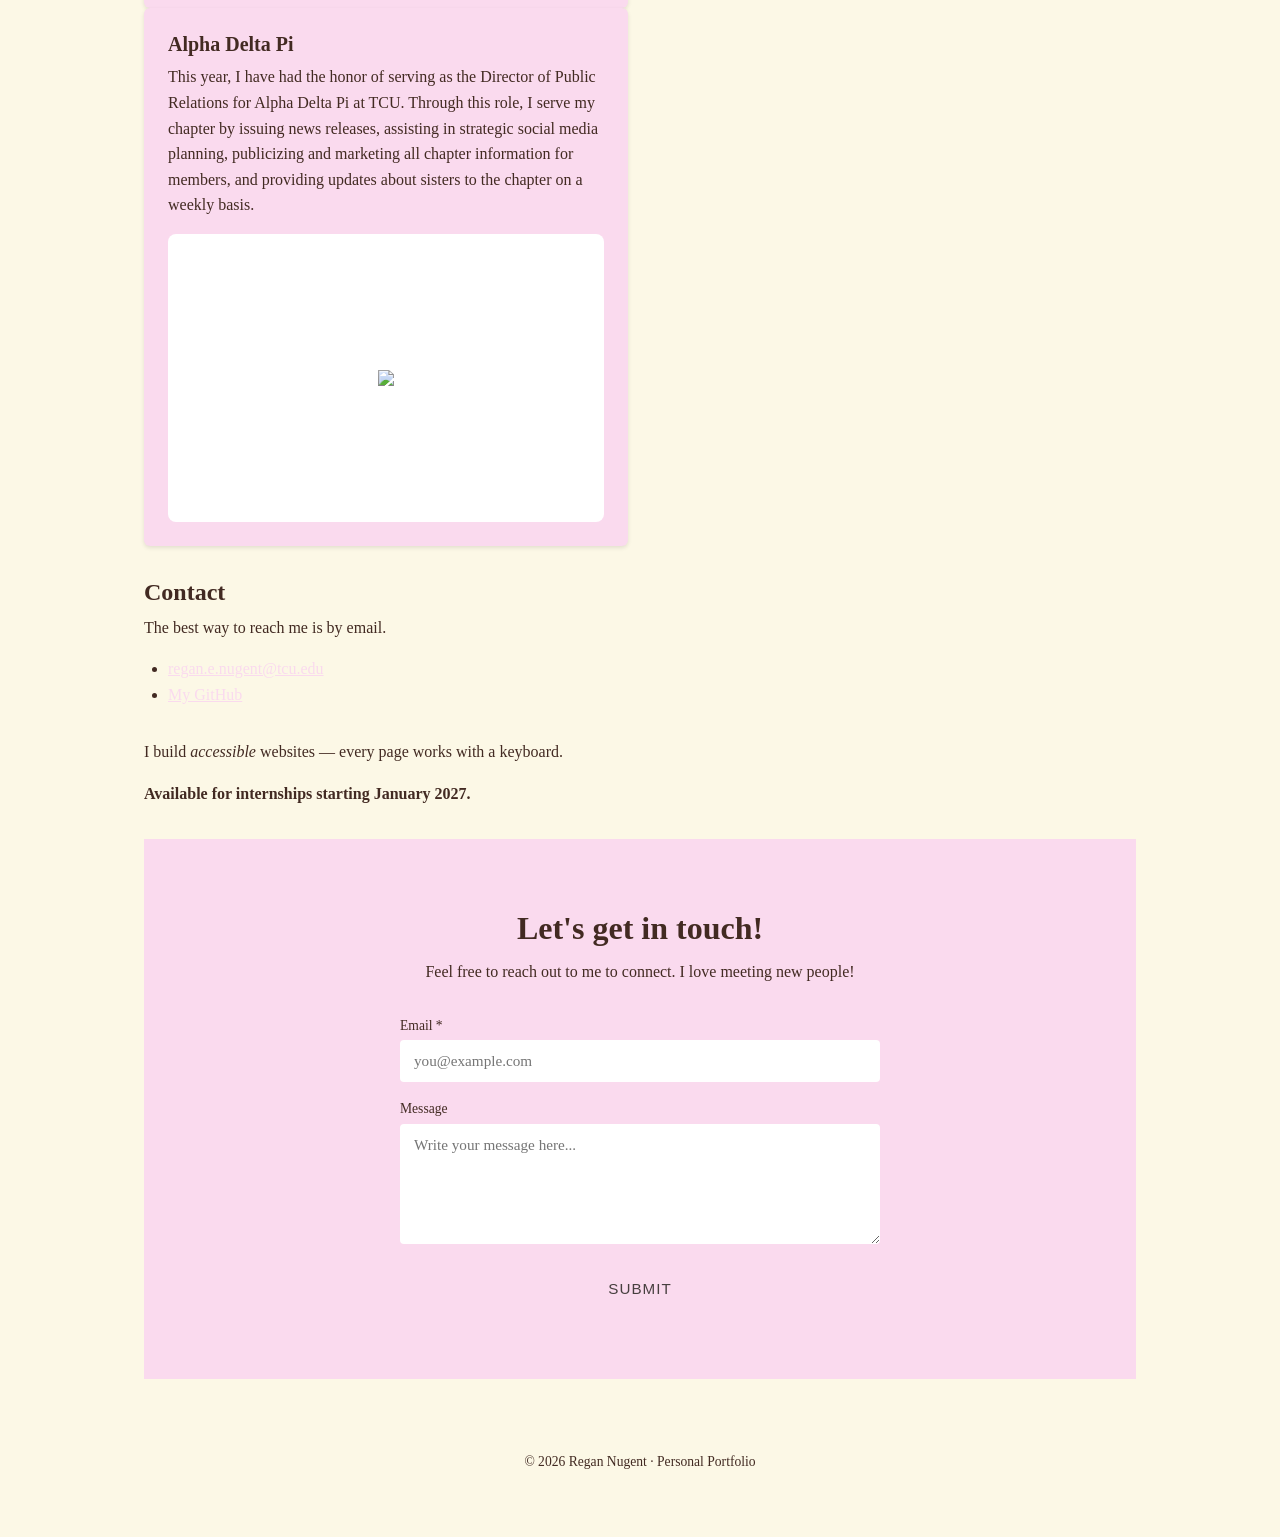
==== commit 94713ea5: "Update index.html" ====
--- a/index.html
+++ b/index.html
@@ -48,28 +48,30 @@
         </li>
     </ul>
 </section>
+<section id="Career Highlights">
+    <h2>Career Highlights</h2>
 
-    <section id="Career Highlights">
-    <h2>Career Highlights</h2>
-    <ul class="project-list">
-        <li class="project-card">
-            <h3>Coast Technology Internship</h3>
-            <p>Over the summer of 2026, I had the incredible privledge of interning at Coast Technology, a digital marketing firm in Mandeville, Louisiana. </p>
-     <div class="header-pic">
-        <img src="images/Coast_Tech.jpeg">
+    <div class="highlights-row">
+        <ul class="project-list">
+            <li class="project-card">
+                <h3>Coast Technology Internship</h3>
+                <p>Over the summer of 2026, I had the incredible privledge of interning at Coast Technology, a digital marketing firm in Mandeville, Louisiana. This position not only allowed me to work hands on in the digtal marketing industry, but also allowed me to work with software programs such as Google Ads Manager and Facebook Ads Manager. </p>
+                <div class="header-pic">
+                    <img src= "images/Coast-Technology-feature.png"
+            </li>
+        </ul>
+
+        <ul class="project-list">
+            <li class="project-card">
+                <h3>Alpha Delta Pi</h3>
+                <p>This year, I have had the honor of serving as the Director of Public Relations for Alpha Delta Pi at TCU. Through this role, I serve my chapter by issuing news releases, assisting in strategic social media planning, publicizing and marketing all chapter information for members, and providing updates about sisters to the chapter on a weekly basis.</p>
+                <div class="header-pic">
+                    <img src="images/ADPi.jpg">
+                </div>
+            </li>
+        </ul>
     </div>
-        </li>
-    </ul>
-  
-    <ul class="project-list">
-        <li class="project-card">
-            <h3>Alpha Delta Pi</h3>
-            <p>This year, I have had the honor of serving as the Director of Public Relations for Alpha Delta Pi at TCU. Through this role, I serve my chapter by issuing news releases, assisting in strategic social media planning, publicizing and marketing all chapter information for members, and providing updates about sisters to the chapter on a weekly basis.</p>
-     <div class="header-pic">
-        <img src="images/Coast_Tech.jpeg">
-    </div>
-        </li>
-    </ul>
+</section>
 
 <section id="contact">
     <h2>Contact</h2>
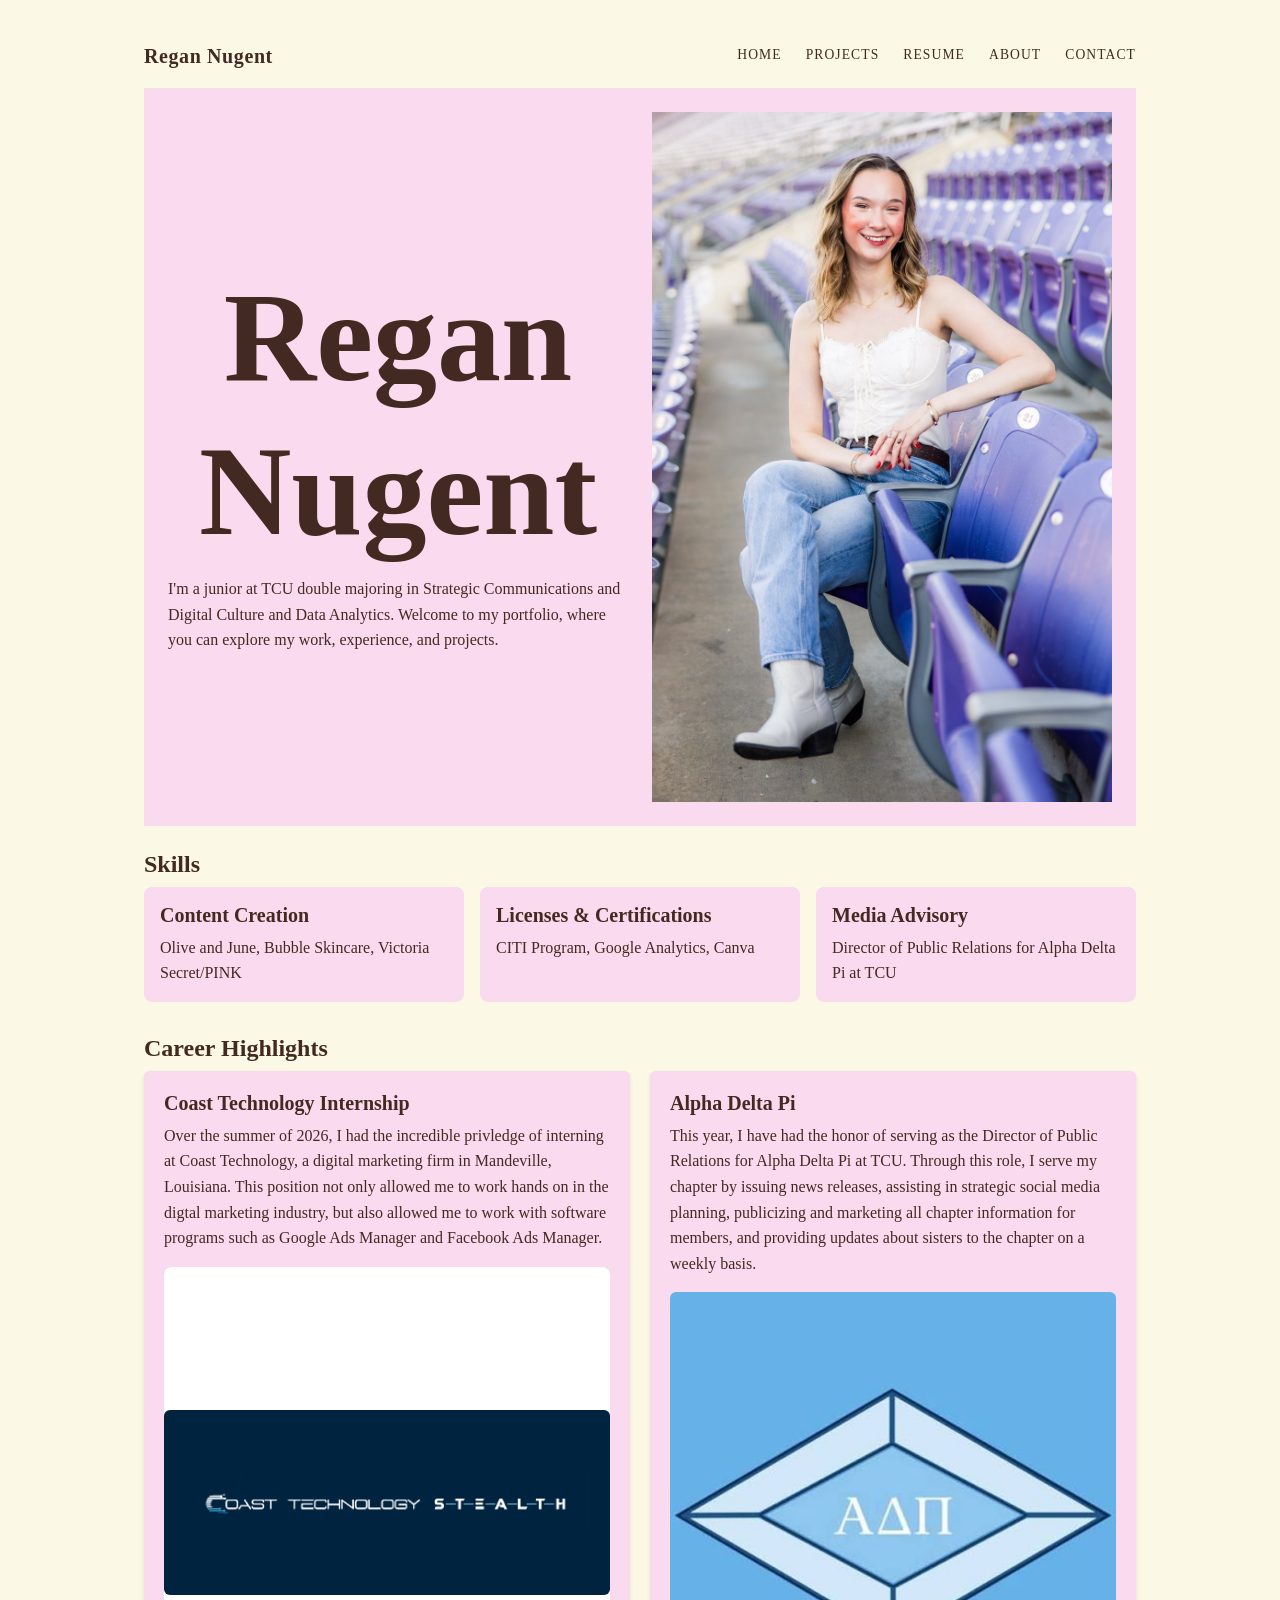
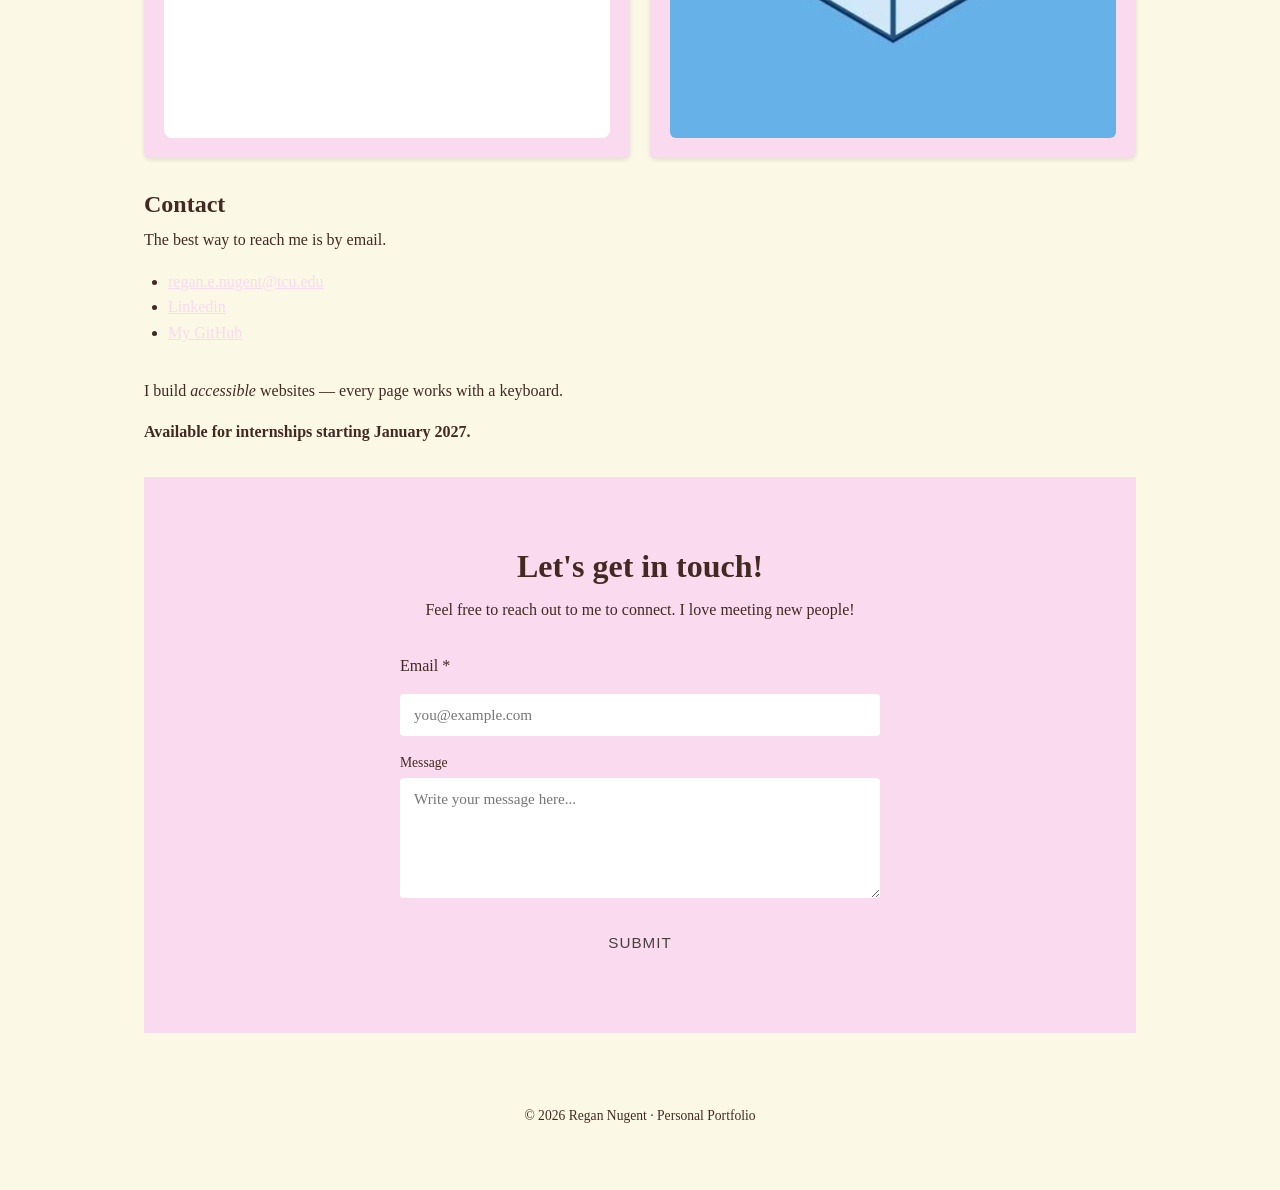
==== commit 6864acb1: "Update index.html" ====
--- a/index.html
+++ b/index.html
@@ -78,6 +78,7 @@
     <p>The best way to reach me is by email.</p>
     <ul>
         <li><a href="regan.e.nugent@tcu.edu">regan.e.nugent@tcu.edu</a></li>
+        <li><a href="https://www.linkedin.com/in/regannugent/" target="_blank" rel="noopener">Linkedin</a></li>
         <li><a href="https://github.com/regannugent504-ui/portfolio-reganenugent" target="_blank" rel="noopener">My GitHub</a></li>
     </ul>
 </section>
@@ -89,8 +90,7 @@
 <section class="contact" id="contact">
     <h2>Let's get in touch!</h2>
     <p>Feel free to reach out to me to connect. I love meeting new people!</p>
-    <form class="contact-form" onsubmit="event.preventDefault(); alert('This is a demo form — connect it to a backend or a service like Formspree to make it work.');">
-      <div>
+    <form class="contact-form" action="https://formspree.io/f/xgaejpdp
         <label for="email">Email *</label>
         <input type="email" id="email" name="email" required placeholder="you@example.com">
       </div>
--- a/css/styles.css
+++ b/css/styles.css
@@ -418,3 +418,80 @@
   text-align: center;
 }
 
+/* Force the two Career Highlights boxes side by side */
+.highlights-row {
+    display: flex;
+    gap: 10px; 
+    align-items: flex-start;
+}
+
+.highlights-row .project-list {
+    flex: 1;
+    margin: 0;
+}
+.highlights-row {
+    display: flex;
+    gap: 20px;
+    align-items: stretch;   /* changed from flex-start */
+}
+
+.highlights-row .project-list {
+    flex: 1;
+    margin: 0;
+    list-style: none;
+    padding: 0;
+}
+
+.highlights-row .project-card {
+    height: 100%;
+    box-sizing: border-box;
+    display: flex;
+    flex-direction: column;
+}
+
+.highlights-row .project-card .header-pic {
+    margin-top: auto;   /* pushes the image to the bottom so both cards' images line up */
+}
+
+.highlights-row .project-card img {
+    width: 100%;
+    height: 200px;          /* pick a height that fits your design */
+    object-fit: cover;      /* crops the image to fill that height without distorting */
+    display: block;
+}
+.highlights-row .project-list {
+    flex: 1;
+    margin: 0;
+    list-style: none;
+    padding: 0;
+    display: flex;           /* new */
+}
+
+.highlights-row .project-card {
+    width: 100%;              /* new — overrides any fixed width from .project-card elsewhere */
+    max-width: none;          /* new — in case a max-width is set too */
+    height: 100%;
+    box-sizing: border-box;
+    display: flex;
+    flex-direction: column;
+    padding: 20px;             /* add some breathing room inside the card */
+}
+
+.highlights-row .project-card .header-pic {
+    margin-top: auto;
+}
+
+.highlights-row .project-card img {
+    width: 100%;
+    height: 200px;
+    object-fit: contain;   /* changed from cover — shows the whole image, no cropping */
+    background-color: #f4f4f4;  /* fills empty space around the image so it doesn't look bare */
+    display: block;
+    border-radius: 6px;
+}
+.highlights-row .project-card img {
+    width: 100%;
+    height: auto;
+    display: block;
+    border-radius: 6px;
+}
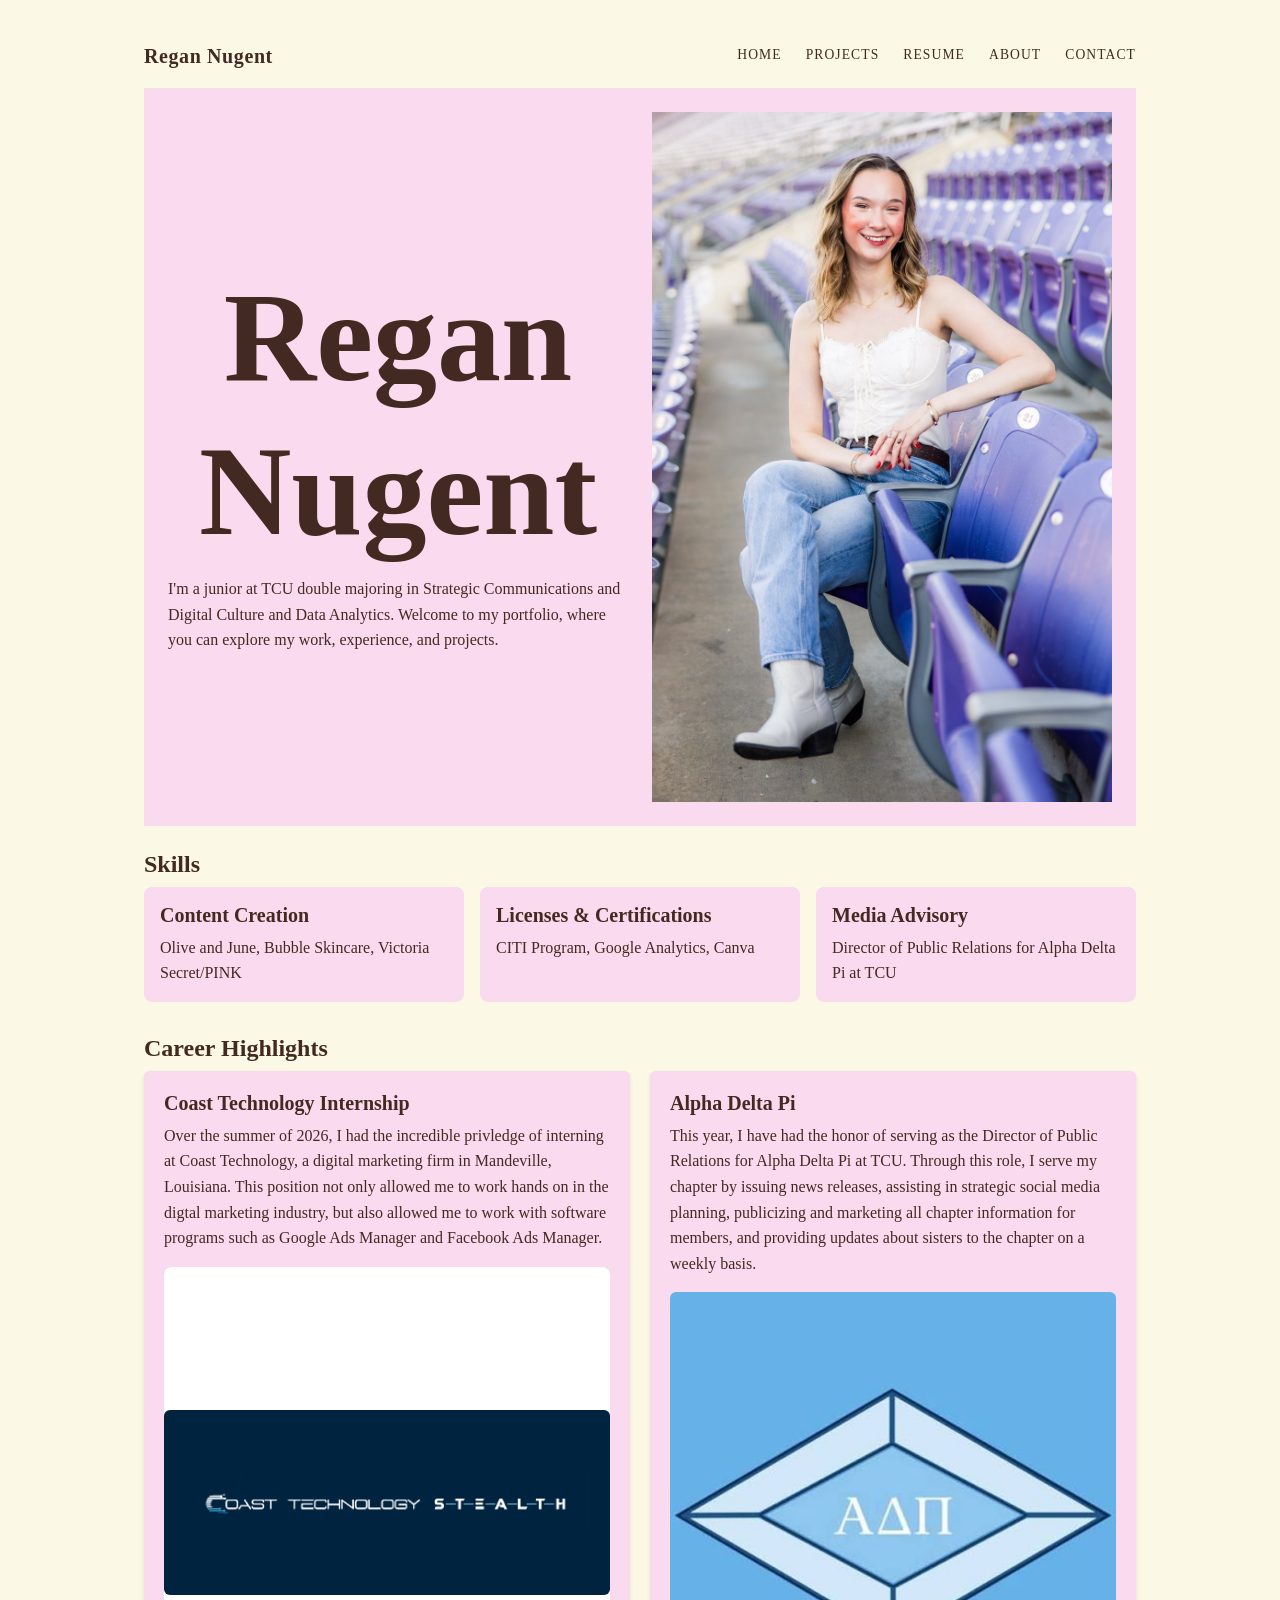
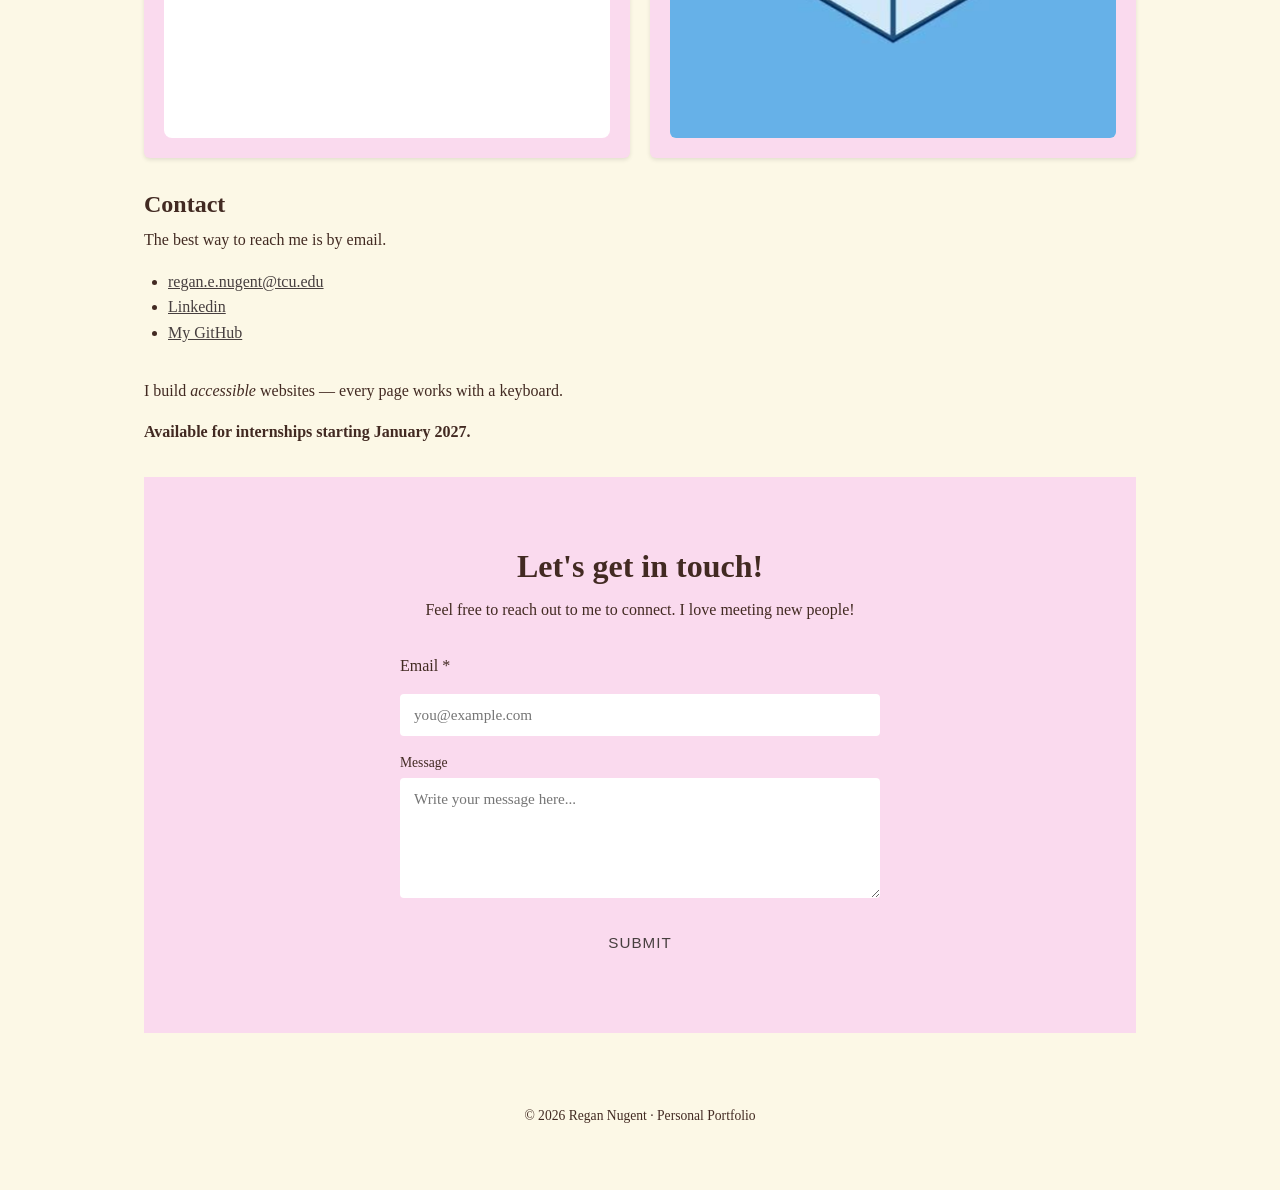
==== commit cc5abfdf: "Update index.html" ====
--- a/index.html
+++ b/index.html
@@ -90,7 +90,7 @@
 <section class="contact" id="contact">
     <h2>Let's get in touch!</h2>
     <p>Feel free to reach out to me to connect. I love meeting new people!</p>
-    <form class="contact-form" action="https://formspree.io/f/xgaejpdp
+    <form class="contact-form" action="https://formspree.io/f/xgaejpdp" method="POST"
         <label for="email">Email *</label>
         <input type="email" id="email" name="email" required placeholder="you@example.com">
       </div>
--- a/css/styles.css
+++ b/css/styles.css
@@ -495,3 +495,14 @@
     display: block;
     border-radius: 6px;
 }
+a.project-card {
+  text-decoration: none;
+  color: inherit;
+}
+#contact a {
+    color: #473f3f;
+}
+
+#contact a:hover {
+    color: #your-hover-color-here;
+}
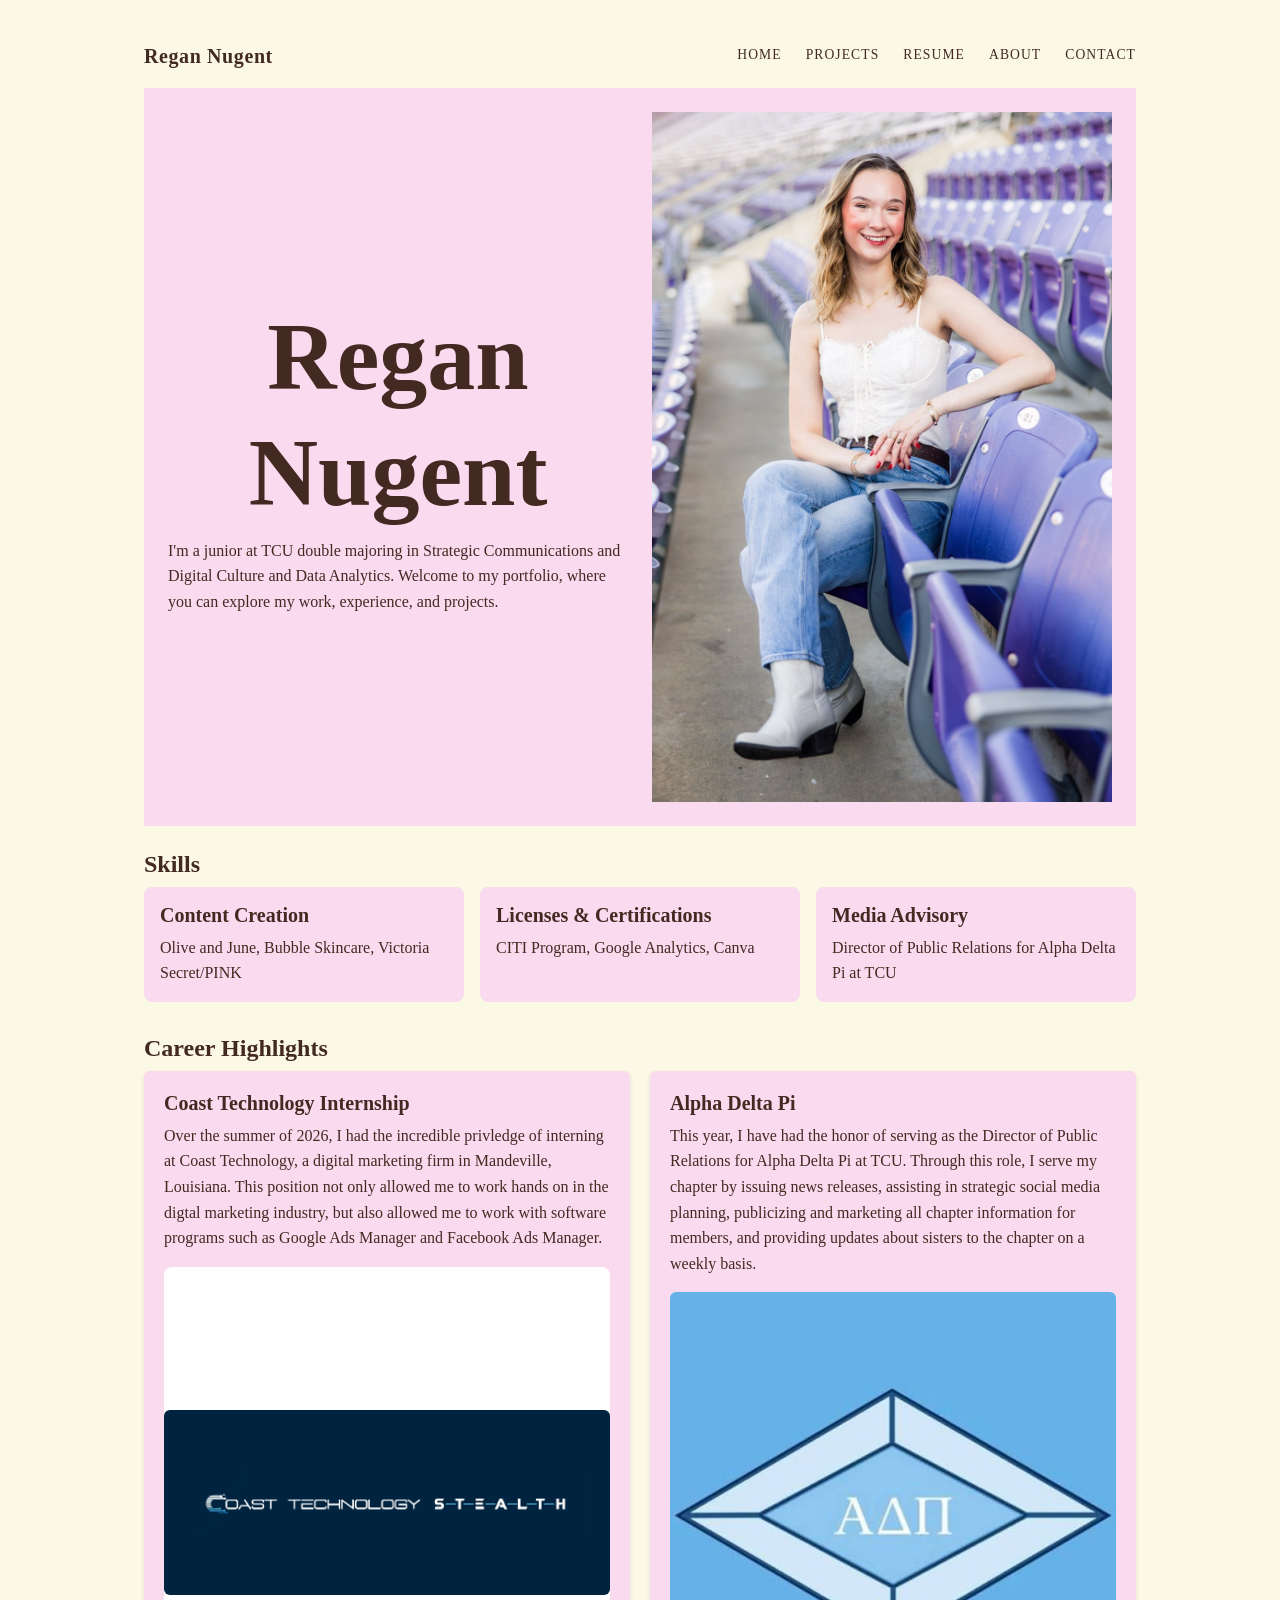
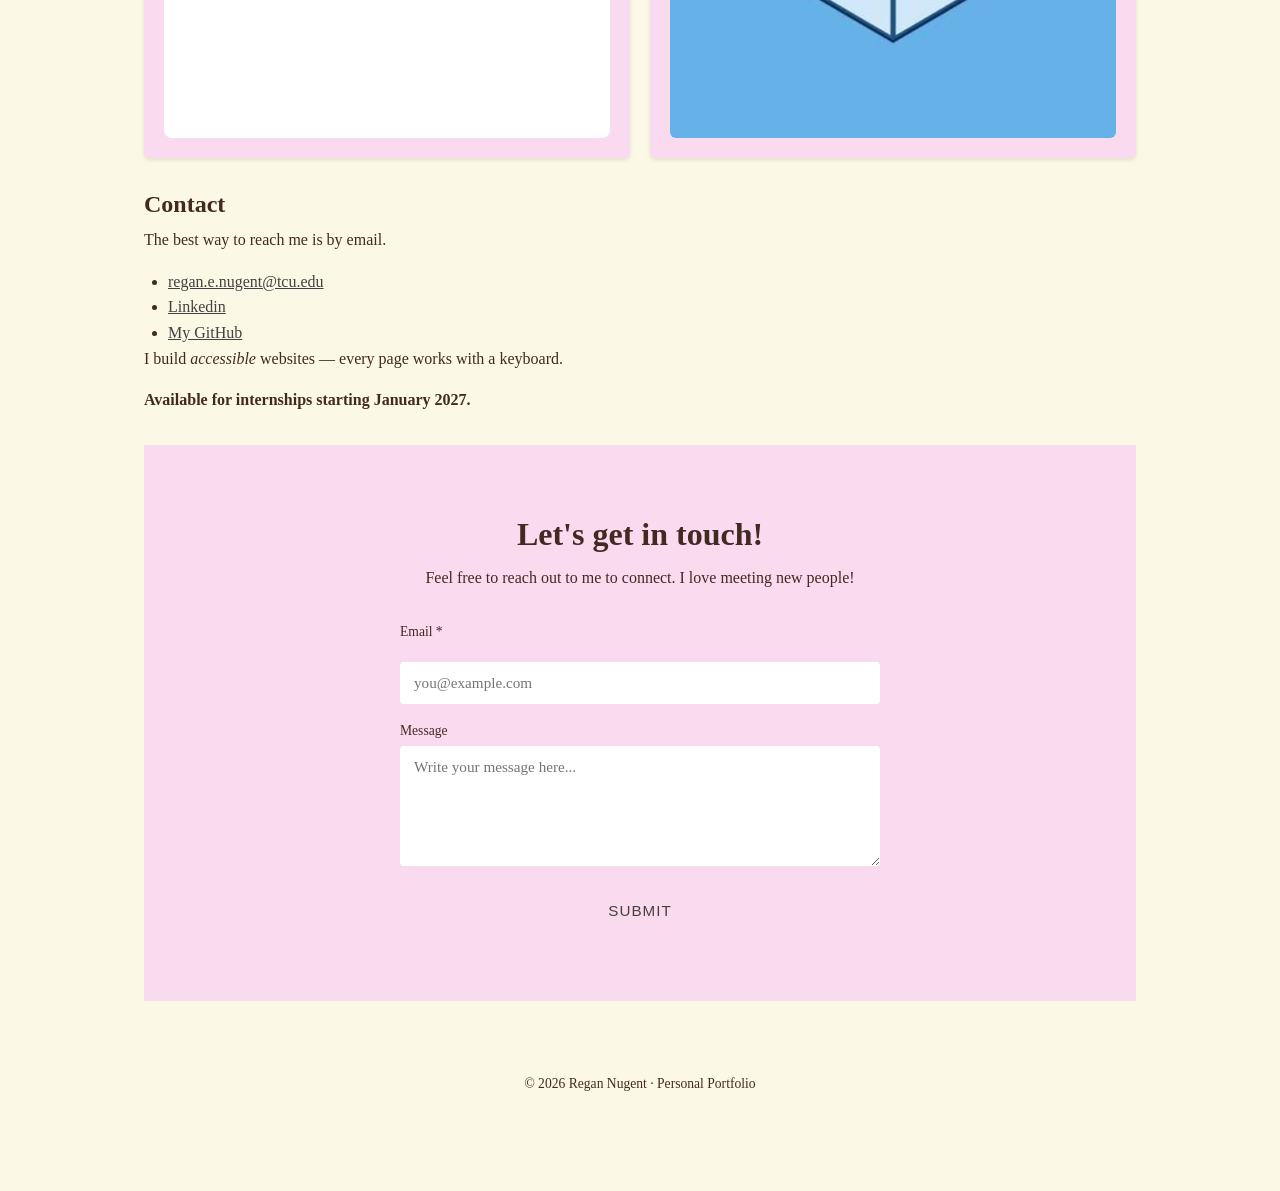
==== commit 612dab14: "Update index.html" ====
--- a/index.html
+++ b/index.html
@@ -48,7 +48,8 @@
         </li>
     </ul>
 </section>
-<section id="Career Highlights">
+
+<section id="career-highlights">
     <h2>Career Highlights</h2>
 
     <div class="highlights-row">
@@ -57,7 +58,7 @@
                 <h3>Coast Technology Internship</h3>
                 <p>Over the summer of 2026, I had the incredible privledge of interning at Coast Technology, a digital marketing firm in Mandeville, Louisiana. This position not only allowed me to work hands on in the digtal marketing industry, but also allowed me to work with software programs such as Google Ads Manager and Facebook Ads Manager. </p>
                 <div class="header-pic">
-                    <img src= "images/Coast-Technology-feature.png"
+                    <img src= "images/Coast-Technology-feature.png">
             </li>
         </ul>
 
@@ -81,16 +82,14 @@
         <li><a href="https://www.linkedin.com/in/regannugent/" target="_blank" rel="noopener">Linkedin</a></li>
         <li><a href="https://github.com/regannugent504-ui/portfolio-reganenugent" target="_blank" rel="noopener">My GitHub</a></li>
     </ul>
-</section>
 <p>I build <em>accessible</em> websites — every page works with a keyboard.</p>
-
 <p><strong>Available for internships starting January 2027.</strong></p>
 </section>
 
 <section class="contact" id="contact">
     <h2>Let's get in touch!</h2>
     <p>Feel free to reach out to me to connect. I love meeting new people!</p>
-    <form class="contact-form" action="https://formspree.io/f/xgaejpdp" method="POST"
+    <form class="contact-form" action="https://formspree.io/f/xgaejpdp" method="POST">
         <label for="email">Email *</label>
         <input type="email" id="email" name="email" required placeholder="you@example.com">
       </div>
--- a/css/styles.css
+++ b/css/styles.css
@@ -37,7 +37,7 @@
     --text-base: 1rem;
     --text-h3: 1.25rem;
     --text-h2: 1.5rem;
-    --text-h1: 8rem ;
+    --text-h1: 6rem ;
     --leading-body: 1.6;
     --leading-heading: 1.2;
 
@@ -403,7 +403,9 @@
 .home #contact {
   text-align: left;
 }
-
+.project-intro {
+  text-align: center;
+}
 /* ---------- Responsive ---------- */
 @media (max-width: 640px) {
   .nav-container { flex-direction: column; gap: 1rem; align-items: flex-start; }
@@ -505,4 +507,10 @@
 
 #contact a:hover {
     color: #your-hover-color-here;
-}+}
+
+img { max-width: 100%; height: auto; }
+
+@media (max-width: 600px) {
+     /* mobile-specific overrides */
+   }
